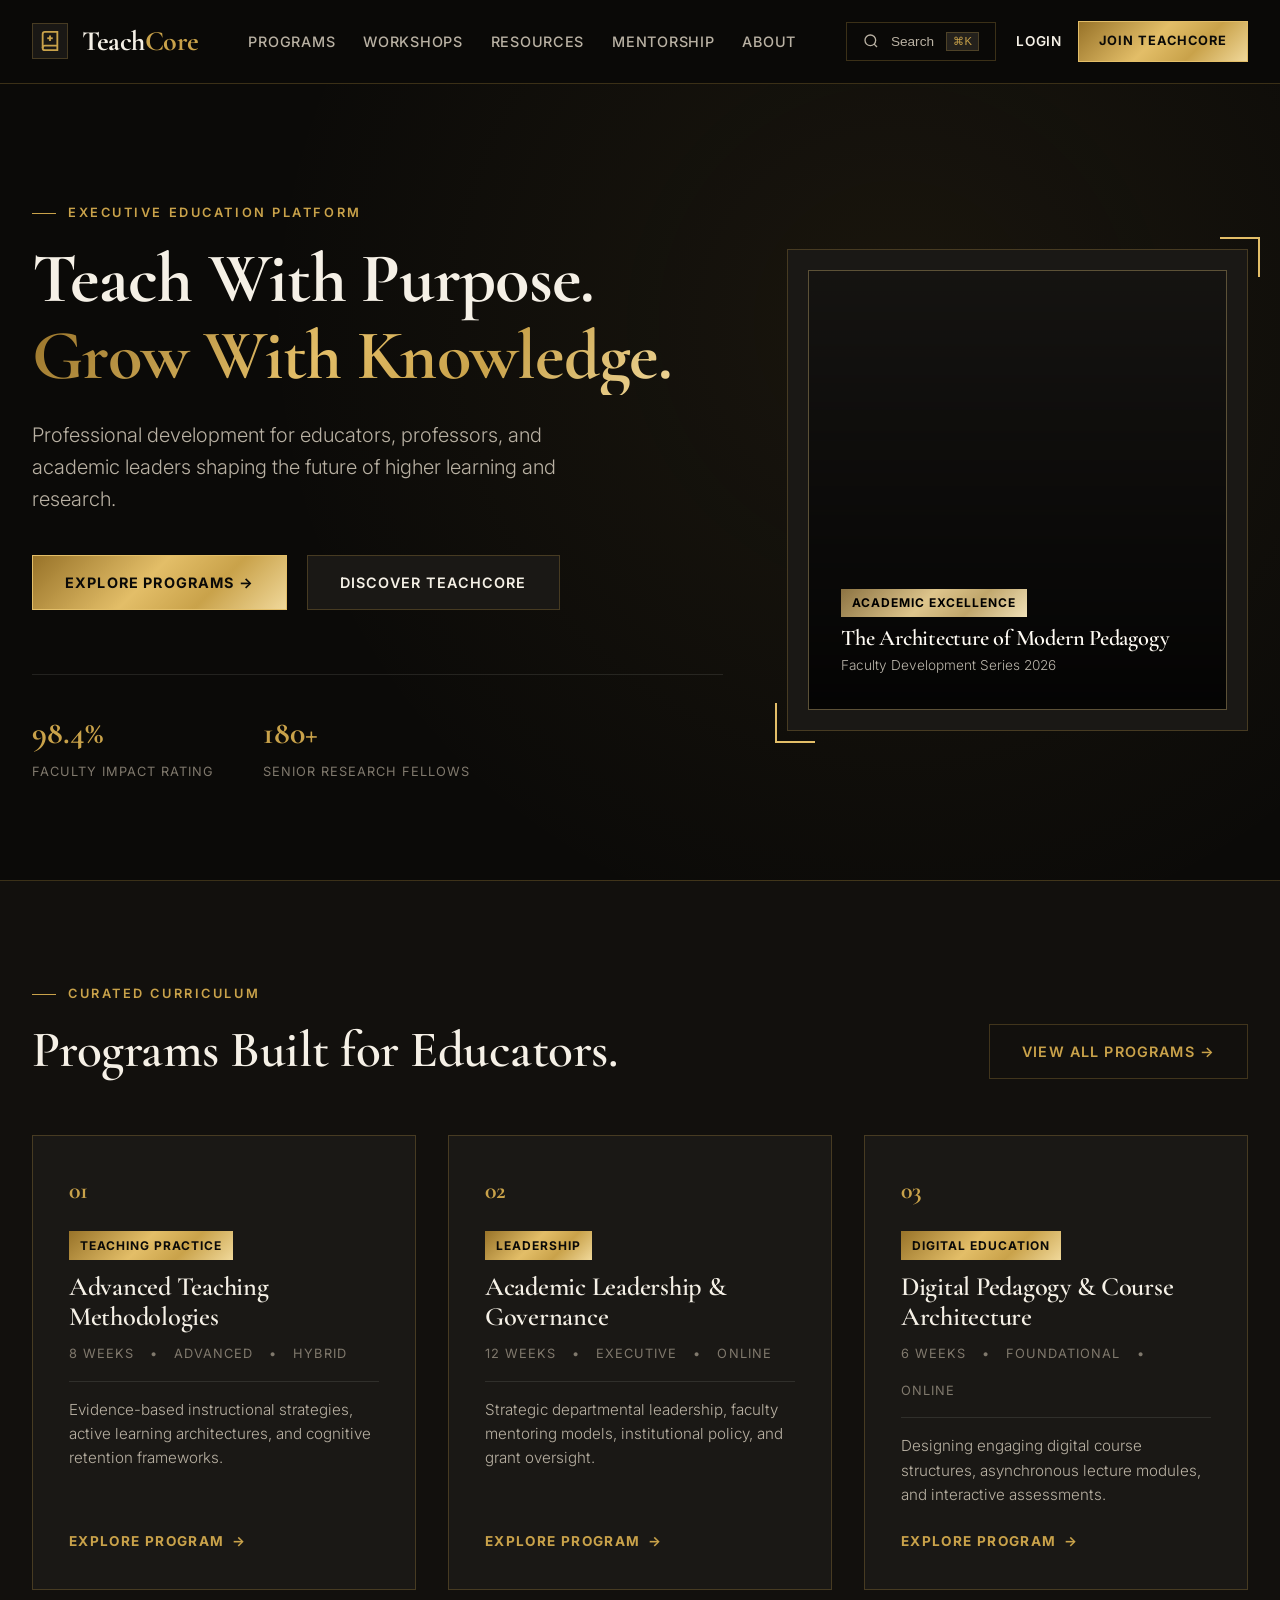
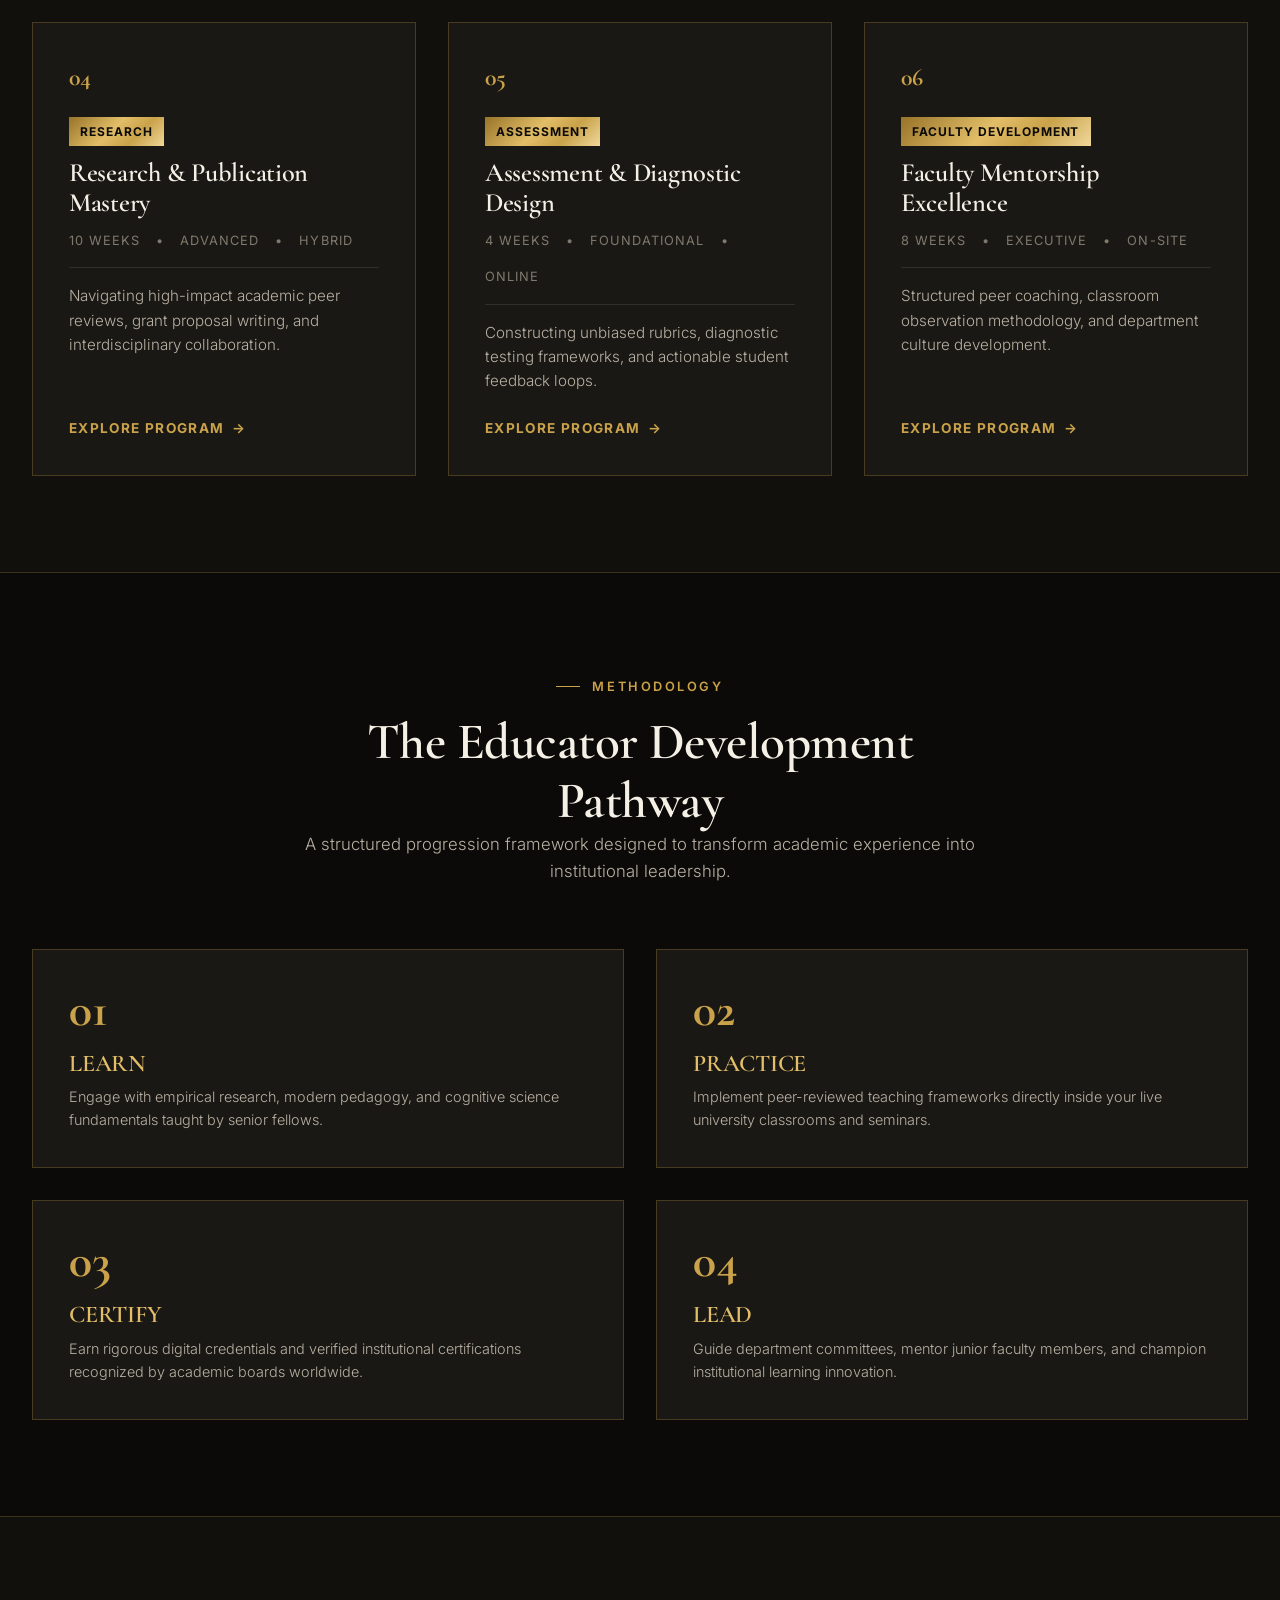
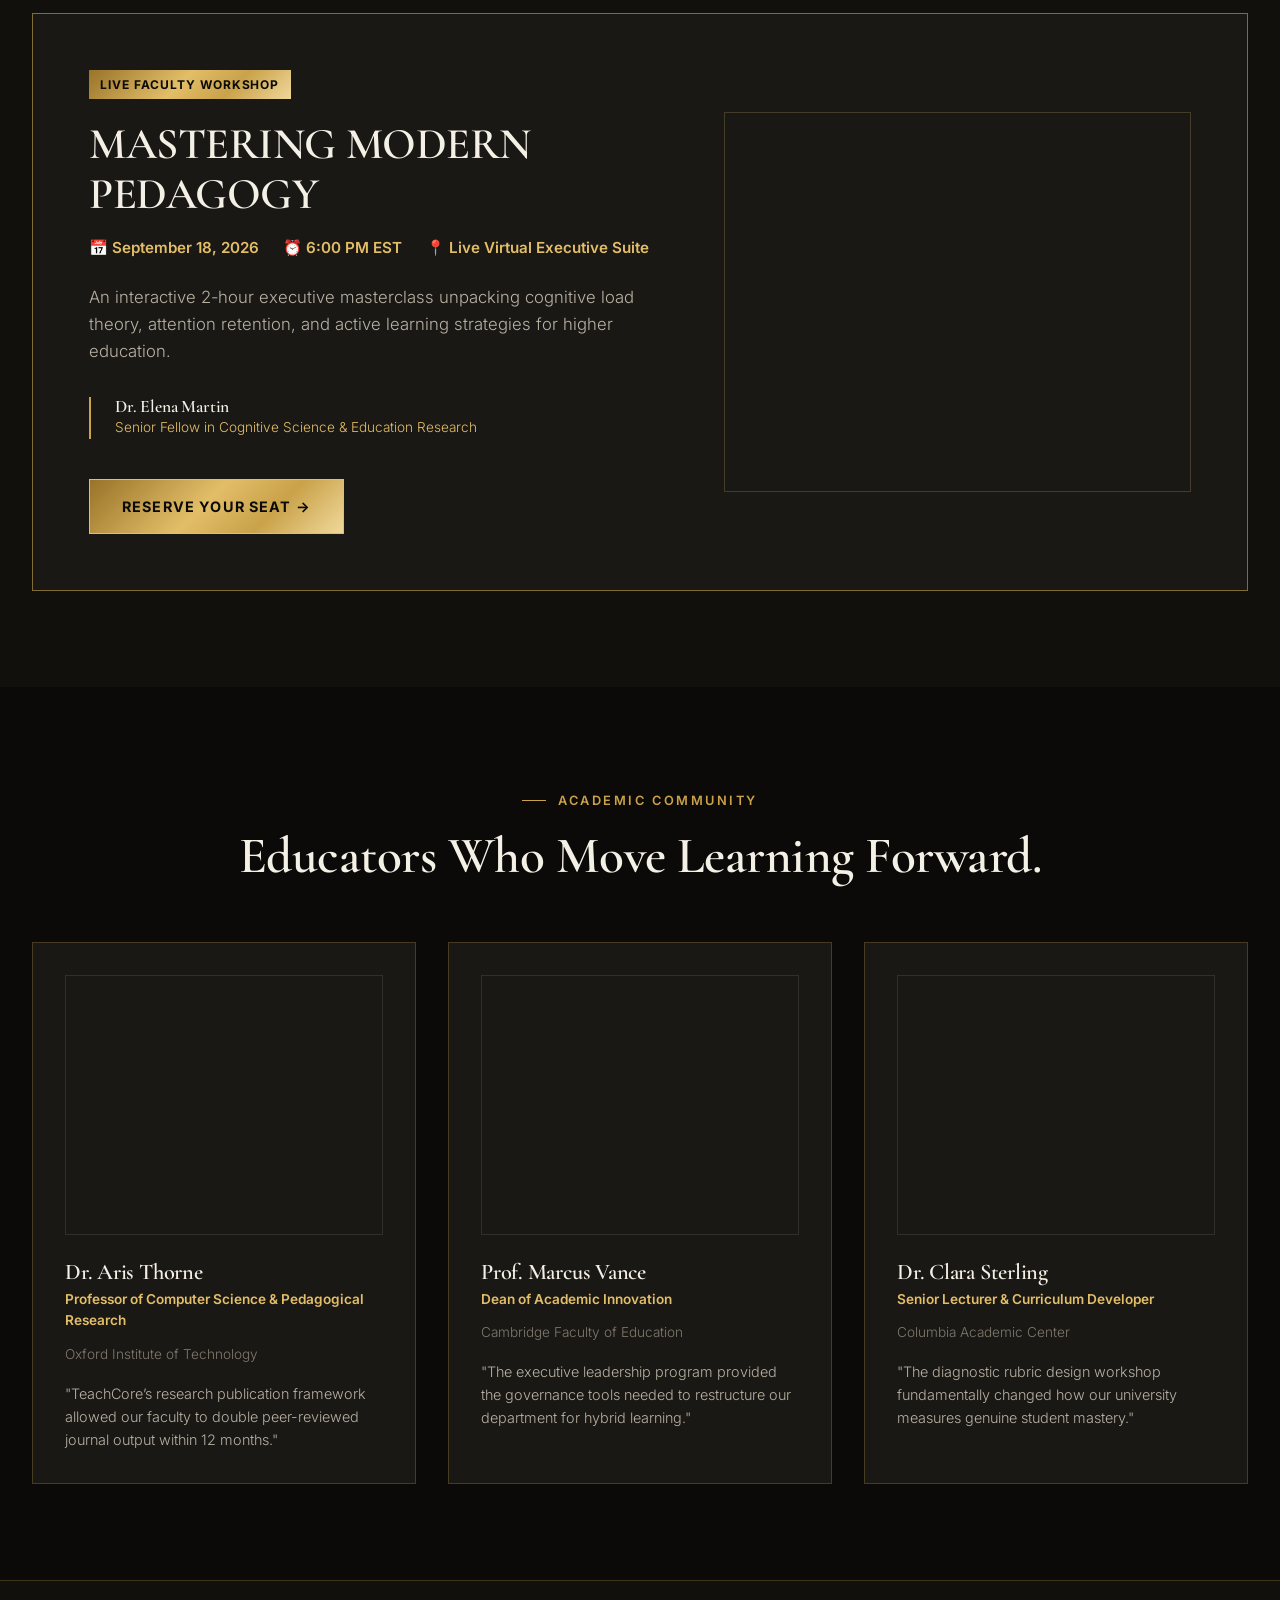
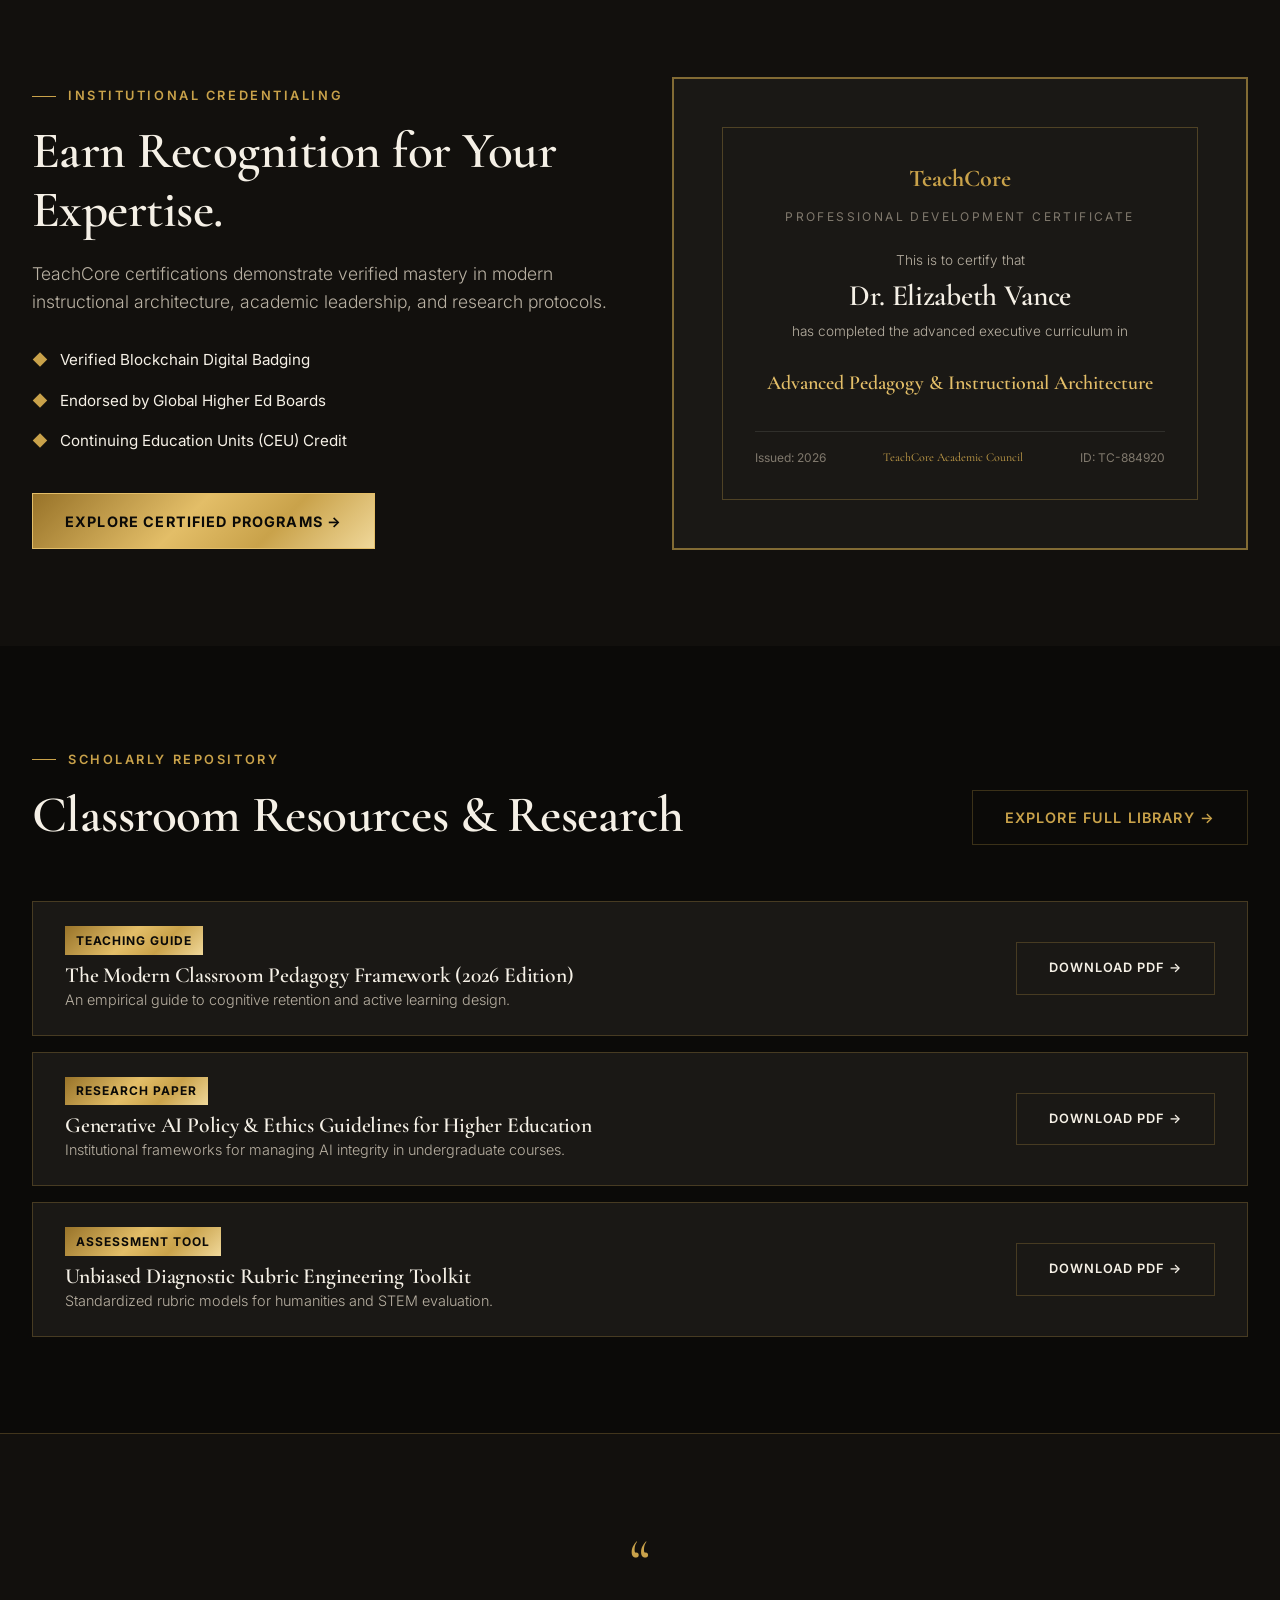
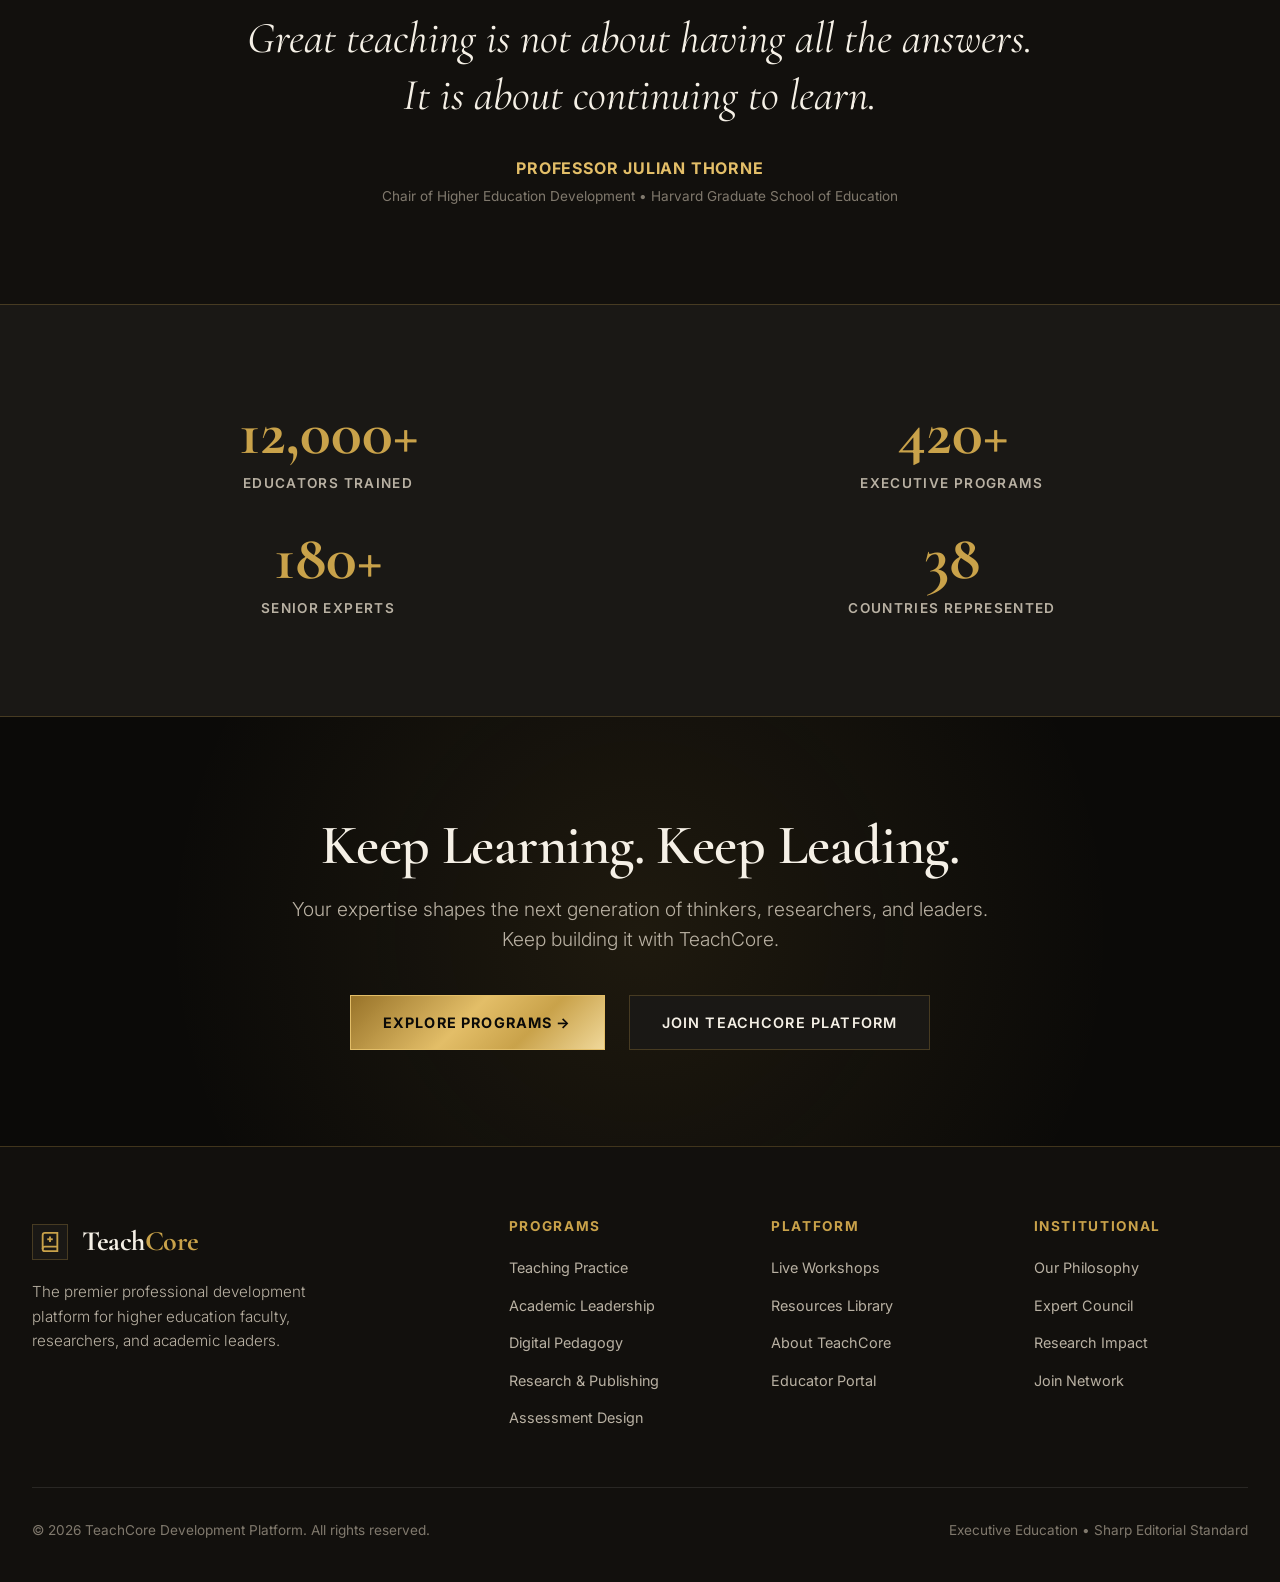
==== index.html @ e2229757 "first commit" ====
<!DOCTYPE html>
<html lang="en">
<head>
  <meta charset="UTF-8">
  <meta name="viewport" content="width=device-width, initial-scale=1.0">
  <title>TeachCore | Executive Professional Development for Educators</title>
  <meta name="description" content="TeachCore is the premier professional development platform for teachers, professors, researchers, and academic leaders shaping the future of higher education.">
  <link rel="stylesheet" href="css/style.css">
  <link rel="stylesheet" href="css/responsive.css">
</head>
<body>

  <!-- SITE HEADER / NAVIGATION -->
  <header class="site-header">
    <div class="container nav-container">
      <a href="index.html" class="brand-logo" aria-label="TeachCore Home">
        <div class="logo-mark">
          <svg viewBox="0 0 24 24"><path d="M4 19.5A2.5 2.5 0 0 1 6.5 17H20"></path><path d="M6.5 2H20v20H6.5A2.5 2.5 0 0 1 4 19.5v-15A2.5 2.5 0 0 1 6.5 2z"></path><path d="M12 6v6"></path><path d="M9 9h6"></path></svg>
        </div>
        <span class="brand-text">Teach<span class="core">Core</span></span>
      </a>

      <nav class="desktop-nav" aria-label="Main Navigation">
        <ul class="nav-menu">
          <li><a href="programs.html" class="nav-link">Programs</a></li>
          <li><a href="workshops.html" class="nav-link">Workshops</a></li>
          <li><a href="resources.html" class="nav-link">Resources</a></li>
          <li><a href="programs.html#mentorship" class="nav-link">Mentorship</a></li>
          <li><a href="about.html" class="nav-link">About</a></li>
        </ul>
      </nav>

      <div class="nav-actions">
        <button class="search-trigger" aria-label="Search site">
          <svg width="16" height="16" viewBox="0 0 24 24" fill="none" stroke="currentColor" stroke-width="2"><circle cx="11" cy="11" r="8"></circle><line x1="21" y1="21" x2="16.65" y2="16.65"></line></svg>
          <span>Search</span>
          <span class="search-shortcut">⌘K</span>
        </button>
        <div class="auth-state-container">
          <a href="login.html" class="nav-auth-link">Login</a>
          <a href="programs.html" class="btn btn-primary" style="padding: 0.55rem 1.25rem; font-size: 0.8rem;">Explore Programs</a>
        </div>
        <button class="hamburger-btn" aria-label="Toggle navigation menu" aria-expanded="false">
          <span class="hamburger-line line-1"></span>
          <span class="hamburger-line line-2"></span>
          <span class="hamburger-line line-3"></span>
        </button>
      </div>
    </div>
  </header>

  <!-- MOBILE NAVIGATION DRAWER -->
  <div class="mobile-nav-overlay" aria-hidden="true">
    <ul class="mobile-nav-links">
      <li><a href="index.html" class="mobile-nav-link">Home</a></li>
      <li><a href="programs.html" class="mobile-nav-link">Programs</a></li>
      <li><a href="workshops.html" class="mobile-nav-link">Workshops & Events</a></li>
      <li><a href="resources.html" class="mobile-nav-link">Resources Library</a></li>
      <li><a href="about.html" class="mobile-nav-link">About TeachCore</a></li>
    </ul>
    <div class="mobile-nav-actions">
      <a href="login.html" class="btn btn-secondary" style="width: 100%;">Educator Login</a>
      <a href="signup.html" class="btn btn-primary" style="width: 100%;">Create Account</a>
    </div>
  </div>

  <main>
    <!-- SECTION 1: CINEMATIC HERO -->
    <section class="hero-section" style="background: radial-gradient(circle at 70% 30%, rgba(201, 162, 74, 0.08) 0%, transparent 60%), var(--bg-black); padding: 7rem 0 6rem 0; border-bottom: 1px solid var(--border-gold); position: relative; overflow: hidden;">
      <div class="container hero-grid" style="display: grid; grid-template-columns: 1.2fr 0.8fr; gap: 4rem; align-items: center;">
        <div>
          <span class="section-tag">Executive Education Platform</span>
          <h1 style="margin-bottom: 1.5rem; line-height: 1.1;">
            Teach With Purpose.<br>
            <span class="text-gold-gradient">Grow With Knowledge.</span>
          </h1>
          <p style="font-size: 1.25rem; max-width: 600px; margin-bottom: 2.5rem; color: var(--text-secondary); font-weight: 300;">
            Professional development for educators, professors, and academic leaders shaping the future of higher learning and research.
          </p>
          <div style="display: flex; gap: 1.25rem; flex-wrap: wrap;">
            <a href="programs.html" class="btn btn-primary">Explore Programs &rarr;</a>
            <a href="about.html" class="btn btn-secondary">Discover TeachCore</a>
          </div>
          
          <div style="margin-top: 4rem; padding-top: 2rem; border-top: 1px solid var(--border-subtle); display: flex; gap: 3rem;">
            <div>
              <span style="display: block; font-family: var(--font-serif); font-size: 2rem; font-weight: 700; color: var(--gold);">98.4%</span>
              <span style="font-size: 0.8rem; color: var(--text-muted); text-transform: uppercase; letter-spacing: 0.08em;">Faculty Impact Rating</span>
            </div>
            <div>
              <span style="display: block; font-family: var(--font-serif); font-size: 2rem; font-weight: 700; color: var(--gold);">180+</span>
              <span style="font-size: 0.8rem; color: var(--text-muted); text-transform: uppercase; letter-spacing: 0.08em;">Senior Research Fellows</span>
            </div>
          </div>
        </div>

        <!-- HERO VISUAL: EDITORIAL ACADEMIC IMAGE WITH GOLD OVERLAY -->
        <div style="position: relative;">
          <div style="border: 1px solid var(--border-gold); padding: 1.25rem; background: var(--bg-graphite); position: relative;">
            <div style="width: 100%; height: 440px; background: url('https://images.unsplash.com/photo-1524178232363-1fb2b075b655?auto=format&fit=crop&w=1000&q=80') center/cover no-repeat; filter: grayscale(40%) contrast(110%); border: 1px solid rgba(201, 162, 74, 0.4); position: relative;">
              <div style="position: absolute; inset: 0; background: linear-gradient(180deg, rgba(11, 10, 8, 0.2) 0%, rgba(11, 10, 8, 0.85) 100%);"></div>
              <div style="position: absolute; bottom: 2rem; left: 2rem; right: 2rem;">
                <span class="badge badge-gold" style="margin-bottom: 0.5rem;">Academic Excellence</span>
                <h4 style="font-size: 1.4rem; color: var(--text-primary); margin-bottom: 0.25rem;">The Architecture of Modern Pedagogy</h4>
                <p style="font-size: 0.85rem; color: var(--text-secondary);">Faculty Development Series 2026</p>
              </div>
            </div>
          </div>
          <!-- Decorative Gold Corner Element -->
          <div style="position: absolute; top: -12px; right: -12px; width: 40px; height: 40px; border-top: 2px solid var(--gold-bright); border-right: 2px solid var(--gold-bright); pointer-events: none;"></div>
          <div style="position: absolute; bottom: -12px; left: -12px; width: 40px; height: 40px; border-bottom: 2px solid var(--gold-bright); border-left: 2px solid var(--gold-bright); pointer-events: none;"></div>
        </div>
      </div>
    </section>

    <!-- SECTION 2: FEATURED PROGRAMS -->
    <section class="section-padding" style="background: var(--bg-black-soft);">
      <div class="container">
        <div style="display: flex; justify-content: space-between; align-items: flex-end; margin-bottom: 3.5rem; flex-wrap: wrap; gap: 1.5rem;">
          <div>
            <span class="section-tag">Curated Curriculum</span>
            <h2>Programs Built for Educators.</h2>
          </div>
          <a href="programs.html" class="btn btn-outline">View All Programs &rarr;</a>
        </div>

        <div class="grid grid-3">
          <!-- Card 1 -->
          <div class="editorial-card">
            <div>
              <div class="card-num">01</div>
              <span class="badge badge-gold" style="margin-bottom: 0.75rem;">Teaching Practice</span>
              <h3 class="card-title">Advanced Teaching Methodologies</h3>
              <div class="card-meta">
                <span>8 Weeks</span> &bull; <span>Advanced</span> &bull; <span>Hybrid</span>
              </div>
              <p class="card-desc">Evidence-based instructional strategies, active learning architectures, and cognitive retention frameworks.</p>
            </div>
            <a href="programs.html" class="card-footer-link">Explore Program <span>&rarr;</span></a>
          </div>

          <!-- Card 2 -->
          <div class="editorial-card">
            <div>
              <div class="card-num">02</div>
              <span class="badge badge-gold" style="margin-bottom: 0.75rem;">Leadership</span>
              <h3 class="card-title">Academic Leadership & Governance</h3>
              <div class="card-meta">
                <span>12 Weeks</span> &bull; <span>Executive</span> &bull; <span>Online</span>
              </div>
              <p class="card-desc">Strategic departmental leadership, faculty mentoring models, institutional policy, and grant oversight.</p>
            </div>
            <a href="programs.html" class="card-footer-link">Explore Program <span>&rarr;</span></a>
          </div>

          <!-- Card 3 -->
          <div class="editorial-card">
            <div>
              <div class="card-num">03</div>
              <span class="badge badge-gold" style="margin-bottom: 0.75rem;">Digital Education</span>
              <h3 class="card-title">Digital Pedagogy & Course Architecture</h3>
              <div class="card-meta">
                <span>6 Weeks</span> &bull; <span>Foundational</span> &bull; <span>Online</span>
              </div>
              <p class="card-desc">Designing engaging digital course structures, asynchronous lecture modules, and interactive assessments.</p>
            </div>
            <a href="programs.html" class="card-footer-link">Explore Program <span>&rarr;</span></a>
          </div>

          <!-- Card 4 -->
          <div class="editorial-card">
            <div>
              <div class="card-num">04</div>
              <span class="badge badge-gold" style="margin-bottom: 0.75rem;">Research</span>
              <h3 class="card-title">Research & Publication Mastery</h3>
              <div class="card-meta">
                <span>10 Weeks</span> &bull; <span>Advanced</span> &bull; <span>Hybrid</span>
              </div>
              <p class="card-desc">Navigating high-impact academic peer reviews, grant proposal writing, and interdisciplinary collaboration.</p>
            </div>
            <a href="programs.html" class="card-footer-link">Explore Program <span>&rarr;</span></a>
          </div>

          <!-- Card 5 -->
          <div class="editorial-card">
            <div>
              <div class="card-num">05</div>
              <span class="badge badge-gold" style="margin-bottom: 0.75rem;">Assessment</span>
              <h3 class="card-title">Assessment & Diagnostic Design</h3>
              <div class="card-meta">
                <span>4 Weeks</span> &bull; <span>Foundational</span> &bull; <span>Online</span>
              </div>
              <p class="card-desc">Constructing unbiased rubrics, diagnostic testing frameworks, and actionable student feedback loops.</p>
            </div>
            <a href="programs.html" class="card-footer-link">Explore Program <span>&rarr;</span></a>
          </div>

          <!-- Card 6 -->
          <div class="editorial-card">
            <div>
              <div class="card-num">06</div>
              <span class="badge badge-gold" style="margin-bottom: 0.75rem;">Faculty Development</span>
              <h3 class="card-title">Faculty Mentorship Excellence</h3>
              <div class="card-meta">
                <span>8 Weeks</span> &bull; <span>Executive</span> &bull; <span>On-Site</span>
              </div>
              <p class="card-desc">Structured peer coaching, classroom observation methodology, and department culture development.</p>
            </div>
            <a href="programs.html" class="card-footer-link">Explore Program <span>&rarr;</span></a>
          </div>
        </div>
      </div>
    </section>

    <!-- SECTION 3: PROFESSIONAL GROWTH TIMELINE -->
    <section class="section-padding" style="background: var(--bg-black); border-top: 1px solid var(--border-gold); border-bottom: 1px solid var(--border-gold);">
      <div class="container">
        <div style="text-align: center; max-width: 700px; margin: 0 auto 4rem auto;">
          <span class="section-tag" style="justify-content: center;">Methodology</span>
          <h2>The Educator Development Pathway</h2>
          <p>A structured progression framework designed to transform academic experience into institutional leadership.</p>
        </div>

        <div class="grid grid-4" style="position: relative;">
          <div class="timeline-step" style="background: var(--bg-graphite); border: 1px solid var(--border-gold); padding: 2.25rem; position: relative;">
            <div style="font-family: var(--font-serif); font-size: 3rem; font-weight: 700; color: var(--gold); line-height: 1; margin-bottom: 1rem;">01</div>
            <h3 style="font-size: 1.5rem; margin-bottom: 0.5rem; color: var(--gold-bright);">LEARN</h3>
            <p style="font-size: 0.9rem; color: var(--text-secondary);">Engage with empirical research, modern pedagogy, and cognitive science fundamentals taught by senior fellows.</p>
          </div>

          <div class="timeline-step" style="background: var(--bg-graphite); border: 1px solid var(--border-gold); padding: 2.25rem; position: relative;">
            <div style="font-family: var(--font-serif); font-size: 3rem; font-weight: 700; color: var(--gold); line-height: 1; margin-bottom: 1rem;">02</div>
            <h3 style="font-size: 1.5rem; margin-bottom: 0.5rem; color: var(--gold-bright);">PRACTICE</h3>
            <p style="font-size: 0.9rem; color: var(--text-secondary);">Implement peer-reviewed teaching frameworks directly inside your live university classrooms and seminars.</p>
          </div>

          <div class="timeline-step" style="background: var(--bg-graphite); border: 1px solid var(--border-gold); padding: 2.25rem; position: relative;">
            <div style="font-family: var(--font-serif); font-size: 3rem; font-weight: 700; color: var(--gold); line-height: 1; margin-bottom: 1rem;">03</div>
            <h3 style="font-size: 1.5rem; margin-bottom: 0.5rem; color: var(--gold-bright);">CERTIFY</h3>
            <p style="font-size: 0.9rem; color: var(--text-secondary);">Earn rigorous digital credentials and verified institutional certifications recognized by academic boards worldwide.</p>
          </div>

          <div class="timeline-step" style="background: var(--bg-graphite); border: 1px solid var(--border-gold); padding: 2.25rem; position: relative;">
            <div style="font-family: var(--font-serif); font-size: 3rem; font-weight: 700; color: var(--gold); line-height: 1; margin-bottom: 1rem;">04</div>
            <h3 style="font-size: 1.5rem; margin-bottom: 0.5rem; color: var(--gold-bright);">LEAD</h3>
            <p style="font-size: 0.9rem; color: var(--text-secondary);">Guide department committees, mentor junior faculty members, and champion institutional learning innovation.</p>
          </div>
        </div>
      </div>
    </section>

    <!-- SECTION 4: FEATURED WORKSHOP -->
    <section class="section-padding" style="background: var(--bg-black-soft);">
      <div class="container">
        <div class="asymmetric-layout" style="display: grid; grid-template-columns: 1.1fr 0.9fr; gap: 4rem; align-items: center; background: var(--bg-graphite); border: 1px solid var(--border-gold-strong); padding: 3.5rem;">
          <div>
            <span class="badge badge-gold" style="margin-bottom: 1.25rem;">Live Faculty Workshop</span>
            <h2 style="font-size: 2.75rem; margin-bottom: 1rem;">MASTERING MODERN PEDAGOGY</h2>
            <div style="display: flex; gap: 1.5rem; color: var(--gold-bright); font-weight: 600; font-size: 0.95rem; margin-bottom: 1.5rem;">
              <span>📅 September 18, 2026</span>
              <span>⏰ 6:00 PM EST</span>
              <span>📍 Live Virtual Executive Suite</span>
            </div>
            <p style="font-size: 1.05rem; margin-bottom: 2rem; color: var(--text-secondary);">
              An interactive 2-hour executive masterclass unpacking cognitive load theory, attention retention, and active learning strategies for higher education.
            </p>
            <div style="padding-left: 1.5rem; border-left: 2px solid var(--gold); margin-bottom: 2.5rem;">
              <h4 style="font-size: 1.1rem; color: var(--text-primary);">Dr. Elena Martin</h4>
              <p style="font-size: 0.85rem; color: var(--gold-bright);">Senior Fellow in Cognitive Science & Education Research</p>
            </div>
            <a href="workshops.html" class="btn btn-primary">Reserve Your Seat &rarr;</a>
          </div>

          <div style="position: relative;">
            <div style="width: 100%; height: 380px; background: url('https://images.unsplash.com/photo-1577896851231-70ef18881754?auto=format&fit=crop&w=800&q=80') center/cover no-repeat; border: 1px solid var(--border-gold); filter: grayscale(30%);"></div>
          </div>
        </div>
      </div>
    </section>

    <!-- SECTION 5: EDUCATOR SPOTLIGHT -->
    <section class="section-padding" style="background: var(--bg-black);">
      <div class="container">
        <div style="margin-bottom: 3.5rem; text-align: center;">
          <span class="section-tag" style="justify-content: center;">Academic Community</span>
          <h2>Educators Who Move Learning Forward.</h2>
        </div>

        <div class="grid grid-3">
          <div style="background: var(--bg-graphite); border: 1px solid var(--border-gold); padding: 2rem; display: flex; flex-direction: column; gap: 1.5rem;">
            <div style="width: 100%; height: 260px; background: url('https://images.unsplash.com/photo-1534528741775-53994a69daeb?auto=format&fit=crop&w=600&q=80') center/cover no-repeat; filter: grayscale(50%); border: 1px solid var(--border-subtle);"></div>
            <div>
              <h3 style="font-size: 1.4rem; color: var(--text-primary); margin-bottom: 0.25rem;">Dr. Aris Thorne</h3>
              <p style="font-size: 0.85rem; color: var(--gold-bright); font-weight: 600; margin-bottom: 0.75rem;">Professor of Computer Science & Pedagogical Research</p>
              <p style="font-size: 0.85rem; color: var(--text-muted); margin-bottom: 1rem;">Oxford Institute of Technology</p>
              <p style="font-size: 0.9rem; color: var(--text-secondary);">"TeachCore’s research publication framework allowed our faculty to double peer-reviewed journal output within 12 months."</p>
            </div>
          </div>

          <div style="background: var(--bg-graphite); border: 1px solid var(--border-gold); padding: 2rem; display: flex; flex-direction: column; gap: 1.5rem;">
            <div style="width: 100%; height: 260px; background: url('https://images.unsplash.com/photo-1507003211169-0a1dd7228f2d?auto=format&fit=crop&w=600&q=80') center/cover no-repeat; filter: grayscale(50%); border: 1px solid var(--border-subtle);"></div>
            <div>
              <h3 style="font-size: 1.4rem; color: var(--text-primary); margin-bottom: 0.25rem;">Prof. Marcus Vance</h3>
              <p style="font-size: 0.85rem; color: var(--gold-bright); font-weight: 600; margin-bottom: 0.75rem;">Dean of Academic Innovation</p>
              <p style="font-size: 0.85rem; color: var(--text-muted); margin-bottom: 1rem;">Cambridge Faculty of Education</p>
              <p style="font-size: 0.9rem; color: var(--text-secondary);">"The executive leadership program provided the governance tools needed to restructure our department for hybrid learning."</p>
            </div>
          </div>

          <div style="background: var(--bg-graphite); border: 1px solid var(--border-gold); padding: 2rem; display: flex; flex-direction: column; gap: 1.5rem;">
            <div style="width: 100%; height: 260px; background: url('https://images.unsplash.com/photo-1573496359142-b8d87734a5a2?auto=format&fit=crop&w=600&q=80') center/cover no-repeat; filter: grayscale(50%); border: 1px solid var(--border-subtle);"></div>
            <div>
              <h3 style="font-size: 1.4rem; color: var(--text-primary); margin-bottom: 0.25rem;">Dr. Clara Sterling</h3>
              <p style="font-size: 0.85rem; color: var(--gold-bright); font-weight: 600; margin-bottom: 0.75rem;">Senior Lecturer & Curriculum Developer</p>
              <p style="font-size: 0.85rem; color: var(--text-muted); margin-bottom: 1rem;">Columbia Academic Center</p>
              <p style="font-size: 0.9rem; color: var(--text-secondary);">"The diagnostic rubric design workshop fundamentally changed how our university measures genuine student mastery."</p>
            </div>
          </div>
        </div>
      </div>
    </section>

    <!-- SECTION 6: CERTIFICATION SECTION PREVIEW -->
    <section class="section-padding" style="background: var(--bg-black-soft); border-top: 1px solid var(--border-gold);">
      <div class="container grid grid-2" style="align-items: center; gap: 4rem;">
        <div>
          <span class="section-tag">Institutional Credentialing</span>
          <h2 style="margin-bottom: 1.25rem;">Earn Recognition for Your Expertise.</h2>
          <p style="font-size: 1.1rem; margin-bottom: 2rem;">
            TeachCore certifications demonstrate verified mastery in modern instructional architecture, academic leadership, and research protocols.
          </p>
          <ul style="list-style: none; display: flex; flex-direction: column; gap: 1rem; margin-bottom: 2.5rem;">
            <li style="display: flex; align-items: center; gap: 0.75rem; font-size: 0.95rem;">
              <span style="color: var(--gold);">&#9670;</span> Verified Blockchain Digital Badging
            </li>
            <li style="display: flex; align-items: center; gap: 0.75rem; font-size: 0.95rem;">
              <span style="color: var(--gold);">&#9670;</span> Endorsed by Global Higher Ed Boards
            </li>
            <li style="display: flex; align-items: center; gap: 0.75rem; font-size: 0.95rem;">
              <span style="color: var(--gold);">&#9670;</span> Continuing Education Units (CEU) Credit
            </li>
          </ul>
          <a href="programs.html" class="btn btn-primary">Explore Certified Programs &rarr;</a>
        </div>

        <!-- CERTIFICATE PREVIEW CARD -->
        <div class="cert-preview-card" style="background: var(--bg-graphite); border: 2px solid var(--border-gold-strong); padding: 3rem; position: relative; text-align: center;">
          <div style="border: 1px solid rgba(201, 162, 74, 0.3); padding: 2rem;">
            <div style="font-family: var(--font-serif); font-size: 1.5rem; font-weight: 700; color: var(--gold); margin-bottom: 0.5rem;">TeachCore</div>
            <div style="font-size: 0.75rem; letter-spacing: 0.2em; text-transform: uppercase; color: var(--text-muted); margin-bottom: 1.5rem;">Professional Development Certificate</div>
            <p style="font-size: 0.85rem; color: var(--text-secondary); margin-bottom: 0.5rem;">This is to certify that</p>
            <h3 style="font-size: 1.85rem; color: var(--text-primary); margin-bottom: 0.5rem;">Dr. Elizabeth Vance</h3>
            <p style="font-size: 0.85rem; color: var(--text-secondary); margin-bottom: 1.5rem;">has completed the advanced executive curriculum in</p>
            <div style="font-family: var(--font-serif); font-size: 1.25rem; font-weight: 600; color: var(--gold-bright); margin-bottom: 2rem;">Advanced Pedagogy & Instructional Architecture</div>
            <div style="display: flex; justify-content: space-between; align-items: flex-end; font-size: 0.75rem; color: var(--text-muted); border-top: 1px solid var(--border-subtle); padding-top: 1rem;">
              <span>Issued: 2026</span>
              <span style="font-family: var(--font-serif); color: var(--gold);">TeachCore Academic Council</span>
              <span>ID: TC-884920</span>
            </div>
          </div>
        </div>
      </div>
    </section>

    <!-- SECTION 7: RESOURCES PREVIEW -->
    <section class="section-padding" style="background: var(--bg-black);">
      <div class="container">
        <div style="display: flex; justify-content: space-between; align-items: flex-end; margin-bottom: 3.5rem; flex-wrap: wrap; gap: 1.5rem;">
          <div>
            <span class="section-tag">Scholarly Repository</span>
            <h2>Classroom Resources & Research</h2>
          </div>
          <a href="resources.html" class="btn btn-outline">Explore Full Library &rarr;</a>
        </div>

        <div style="display: flex; flex-direction: column; gap: 1rem;">
          <div style="background: var(--bg-graphite); border: 1px solid var(--border-gold); padding: 1.5rem 2rem; display: flex; justify-content: space-between; align-items: center; flex-wrap: wrap; gap: 1rem;">
            <div>
              <span class="badge badge-gold" style="margin-bottom: 0.5rem;">Teaching Guide</span>
              <h4 style="font-size: 1.35rem; color: var(--text-primary);">The Modern Classroom Pedagogy Framework (2026 Edition)</h4>
              <p style="font-size: 0.9rem; color: var(--text-secondary);">An empirical guide to cognitive retention and active learning design.</p>
            </div>
            <a href="resources.html" class="btn btn-secondary" style="font-size: 0.8rem;">Download PDF &rarr;</a>
          </div>

          <div style="background: var(--bg-graphite); border: 1px solid var(--border-gold); padding: 1.5rem 2rem; display: flex; justify-content: space-between; align-items: center; flex-wrap: wrap; gap: 1rem;">
            <div>
              <span class="badge badge-gold" style="margin-bottom: 0.5rem;">Research Paper</span>
              <h4 style="font-size: 1.35rem; color: var(--text-primary);">Generative AI Policy & Ethics Guidelines for Higher Education</h4>
              <p style="font-size: 0.9rem; color: var(--text-secondary);">Institutional frameworks for managing AI integrity in undergraduate courses.</p>
            </div>
            <a href="resources.html" class="btn btn-secondary" style="font-size: 0.8rem;">Download PDF &rarr;</a>
          </div>

          <div style="background: var(--bg-graphite); border: 1px solid var(--border-gold); padding: 1.5rem 2rem; display: flex; justify-content: space-between; align-items: center; flex-wrap: wrap; gap: 1rem;">
            <div>
              <span class="badge badge-gold" style="margin-bottom: 0.5rem;">Assessment Tool</span>
              <h4 style="font-size: 1.35rem; color: var(--text-primary);">Unbiased Diagnostic Rubric Engineering Toolkit</h4>
              <p style="font-size: 0.9rem; color: var(--text-secondary);">Standardized rubric models for humanities and STEM evaluation.</p>
            </div>
            <a href="resources.html" class="btn btn-secondary" style="font-size: 0.8rem;">Download PDF &rarr;</a>
          </div>
        </div>
      </div>
    </section>

    <!-- SECTION 8: LARGE EDITORIAL TESTIMONIAL -->
    <section class="section-padding" style="background: var(--bg-black-soft); border-top: 1px solid var(--border-gold); text-align: center;">
      <div class="container" style="max-width: 960px;">
        <span style="font-family: var(--font-serif); font-size: 4rem; color: var(--gold); line-height: 1; display: block; margin-bottom: 1rem;">“</span>
        <blockquote style="font-family: var(--font-serif); font-size: clamp(1.8rem, 3.5vw, 2.75rem); font-style: italic; color: var(--text-primary); line-height: 1.3; margin-bottom: 2rem;">
          Great teaching is not about having all the answers.<br>
          It is about continuing to learn.
        </blockquote>
        <div style="font-family: var(--font-sans); font-size: 1rem; font-weight: 700; color: var(--gold-bright); letter-spacing: 0.05em; text-transform: uppercase;">
          Professor Julian Thorne
        </div>
        <div style="font-size: 0.85rem; color: var(--text-muted); margin-top: 0.25rem;">
          Chair of Higher Education Development &bull; Harvard Graduate School of Education
        </div>
      </div>
    </section>

    <!-- SECTION 9: CREDIBILITY STATISTICS -->
    <section class="section-padding" style="background: var(--bg-graphite); border-top: 1px solid var(--border-gold); border-bottom: 1px solid var(--border-gold);">
      <div class="container">
        <div class="grid grid-4" style="text-align: center;">
          <div>
            <div class="stat-number" style="font-family: var(--font-serif); font-size: 4rem; font-weight: 700; color: var(--gold); line-height: 1; margin-bottom: 0.5rem;">12,000+</div>
            <div style="font-size: 0.85rem; font-weight: 600; text-transform: uppercase; letter-spacing: 0.1em; color: var(--text-secondary);">Educators Trained</div>
          </div>
          <div>
            <div class="stat-number" style="font-family: var(--font-serif); font-size: 4rem; font-weight: 700; color: var(--gold); line-height: 1; margin-bottom: 0.5rem;">420+</div>
            <div style="font-size: 0.85rem; font-weight: 600; text-transform: uppercase; letter-spacing: 0.1em; color: var(--text-secondary);">Executive Programs</div>
          </div>
          <div>
            <div class="stat-number" style="font-family: var(--font-serif); font-size: 4rem; font-weight: 700; color: var(--gold); line-height: 1; margin-bottom: 0.5rem;">180+</div>
            <div style="font-size: 0.85rem; font-weight: 600; text-transform: uppercase; letter-spacing: 0.1em; color: var(--text-secondary);">Senior Experts</div>
          </div>
          <div>
            <div class="stat-number" style="font-family: var(--font-serif); font-size: 4rem; font-weight: 700; color: var(--gold); line-height: 1; margin-bottom: 0.5rem;">38</div>
            <div style="font-size: 0.85rem; font-weight: 600; text-transform: uppercase; letter-spacing: 0.1em; color: var(--text-secondary);">Countries Represented</div>
          </div>
        </div>
      </div>
    </section>

    <!-- SECTION 10: FINAL CINEMATIC CTA -->
    <section class="section-padding" style="background: radial-gradient(circle at 50% 50%, rgba(201, 162, 74, 0.1) 0%, transparent 70%), var(--bg-black); text-align: center;">
      <div class="container" style="max-width: 800px;">
        <h2 style="font-size: 3.5rem; margin-bottom: 1rem;">Keep Learning. Keep Leading.</h2>
        <p style="font-size: 1.2rem; margin-bottom: 2.5rem; color: var(--text-secondary);">
          Your expertise shapes the next generation of thinkers, researchers, and leaders. Keep building it with TeachCore.
        </p>
        <div style="display: flex; gap: 1.5rem; justify-content: center; flex-wrap: wrap;">
          <a href="programs.html" class="btn btn-primary">Explore Programs &rarr;</a>
          <a href="signup.html" class="btn btn-secondary">Join TeachCore Platform</a>
        </div>
      </div>
    </section>
  </main>

  <!-- FOOTER -->
  <footer class="site-footer">
    <div class="container">
      <div class="footer-top">
        <div class="footer-brand">
          <a href="index.html" class="brand-logo">
            <div class="logo-mark">
              <svg viewBox="0 0 24 24"><path d="M4 19.5A2.5 2.5 0 0 1 6.5 17H20"></path><path d="M6.5 2H20v20H6.5A2.5 2.5 0 0 1 4 19.5v-15A2.5 2.5 0 0 1 6.5 2z"></path><path d="M12 6v6"></path><path d="M9 9h6"></path></svg>
            </div>
            <span class="brand-text">Teach<span class="core">Core</span></span>
          </a>
          <p>The premier professional development platform for higher education faculty, researchers, and academic leaders.</p>
        </div>

        <div>
          <h4 class="footer-heading">Programs</h4>
          <ul class="footer-links">
            <li><a href="programs.html">Teaching Practice</a></li>
            <li><a href="programs.html">Academic Leadership</a></li>
            <li><a href="programs.html">Digital Pedagogy</a></li>
            <li><a href="programs.html">Research & Publishing</a></li>
            <li><a href="programs.html">Assessment Design</a></li>
          </ul>
        </div>

        <div>
          <h4 class="footer-heading">Platform</h4>
          <ul class="footer-links">
            <li><a href="workshops.html">Live Workshops</a></li>
            <li><a href="resources.html">Resources Library</a></li>
            <li><a href="about.html">About TeachCore</a></li>
            <li><a href="login.html">Educator Portal</a></li>
          </ul>
        </div>

        <div>
          <h4 class="footer-heading">Institutional</h4>
          <ul class="footer-links">
            <li><a href="about.html">Our Philosophy</a></li>
            <li><a href="about.html">Expert Council</a></li>
            <li><a href="about.html">Research Impact</a></li>
            <li><a href="signup.html">Join Network</a></li>
          </ul>
        </div>
      </div>

      <div class="footer-bottom">
        <span>&copy; 2026 TeachCore Development Platform. All rights reserved.</span>
        <span>Executive Education &bull; Sharp Editorial Standard</span>
      </div>
    </div>
  </footer>

  <script src="js/navigation.js"></script>
  <script src="js/auth.js"></script>
  <script src="js/main.js"></script>
</body>
</html>
---- css/style.css ----
/* ==========================================================================
   TEACHCORE - PREMIUM EDUCATOR DEVELOPMENT PLATFORM
   Core Design System & Stylesheet
   Style: Dark Executive Academic / Editorial / Sharp 0px Corners / Metallic Gold
   ========================================================================== */

@import url('https://fonts.googleapis.com/css2?family=Cormorant+Garamond:ital,wght@0,400;0,500;0,600;0,700;1,400;1,600&family=Inter:wght@300;400;500;600;700&display=swap');

:root {
  /* Color Palette - Executive Dark & Champagne Gold */
  --bg-black: #0B0A08;
  --bg-black-soft: #12100D;
  --bg-graphite: #1A1815;
  --bg-graphite-light: #24211C;
  --bg-graphite-hover: #2D2923;

  /* Metallic Gold Palette */
  --gold: #C9A24A;
  --gold-bright: #E3BE68;
  --gold-dark: #987329;
  --champagne: #F0D89A;
  --gold-metallic: linear-gradient(135deg, #987329 0%, #E3BE68 45%, #C9A24A 70%, #F0D89A 100%);
  --gold-metallic-subtle: linear-gradient(135deg, rgba(152, 115, 41, 0.15) 0%, rgba(227, 190, 104, 0.15) 50%, rgba(201, 162, 74, 0.15) 100%);

  /* Typography Colors */
  --text-primary: #F5F0E6;
  --text-secondary: #B9B1A3;
  --text-muted: #80796D;

  /* Borders & Dividers */
  --border-gold: rgba(201, 162, 74, 0.25);
  --border-gold-strong: rgba(201, 162, 74, 0.6);
  --border-subtle: rgba(245, 240, 230, 0.1);

  /* Fonts */
  --font-serif: 'Cormorant Garamond', Georgia, 'Times New Roman', serif;
  --font-sans: 'Inter', -apple-system, BlinkMacSystemFont, 'Segoe UI', Roboto, sans-serif;

  /* Spacing System */
  --space-xs: 0.5rem;
  --space-sm: 1rem;
  --space-md: 1.5rem;
  --space-lg: 2.5rem;
  --space-xl: 4rem;
  --space-xxl: 6rem;

  /* Layout */
  --container-max: 1320px;
  --header-height: 84px;

  /* Transitions */
  --transition-fast: 0.2s cubic-bezier(0.16, 1, 0.3, 1);
  --transition-normal: 0.35s cubic-bezier(0.16, 1, 0.3, 1);
  --transition-slow: 0.6s cubic-bezier(0.16, 1, 0.3, 1);
}

/* ==========================================================================
   GLOBAL RESET & STRICT SHARP EDGE ENFORCEMENT
   ========================================================================== */

*,
*::before,
*::after {
  box-sizing: border-box;
  margin: 0;
  padding: 0;
  border-radius: 0 !important;
  /* STRICT CORNER RULE: ZERO ROUNDED CORNERS EVERYWHERE */
}

html {
  font-size: 16px;
  scroll-behavior: smooth;
  background-color: var(--bg-black);
  color: var(--text-primary);
  font-family: var(--font-sans);
  -webkit-font-smoothing: antialiased;
  -moz-osx-font-smoothing: grayscale;
}

body {
  min-height: 100vh;
  display: flex;
  flex-direction: column;
  background-color: var(--bg-black);
  line-height: 1.6;
  overflow-x: hidden;
}

/* Selection & Scrollbar */
::selection {
  background: var(--gold);
  color: var(--bg-black);
}

::-webkit-scrollbar {
  width: 8px;
}

::-webkit-scrollbar-track {
  background: var(--bg-black);
}

::-webkit-scrollbar-thumb {
  background: var(--bg-graphite-light);
  border: 1px solid var(--border-gold);
}

::-webkit-scrollbar-thumb:hover {
  background: var(--gold-dark);
}

/* ==========================================================================
   TYPOGRAPHY
   ========================================================================== */

h1,
h2,
h3,
h4,
h5,
h6 {
  font-family: var(--font-serif);
  font-weight: 600;
  color: var(--text-primary);
  line-height: 1.15;
  letter-spacing: -0.01em;
}

h1 {
  font-size: clamp(2.75rem, 5.5vw, 4.5rem);
  font-weight: 700;
}

h2 {
  font-size: clamp(2.2rem, 4vw, 3.25rem);
}

h3 {
  font-size: clamp(1.5rem, 2.5vw, 2.1rem);
}

h4 {
  font-size: 1.35rem;
}

p {
  color: var(--text-secondary);
  font-size: 1.05rem;
  font-weight: 300;
}

a {
  color: inherit;
  text-decoration: none;
  transition: color var(--transition-fast);
}

.text-gold {
  color: var(--gold);
}

.text-gold-gradient {
  background: var(--gold-metallic);
  -webkit-background-clip: text;
  background-clip: text;
  -webkit-text-fill-color: transparent;
  display: inline-block;
}

.section-tag {
  display: inline-flex;
  align-items: center;
  gap: 0.75rem;
  font-family: var(--font-sans);
  font-size: 0.8rem;
  font-weight: 600;
  letter-spacing: 0.2em;
  text-transform: uppercase;
  color: var(--gold);
  margin-bottom: 1rem;
}

.section-tag::before {
  content: '';
  display: inline-block;
  width: 24px;
  height: 1px;
  background: var(--gold);
}

/* ==========================================================================
   LAYOUT CONTAINERS & UTILITIES
   ========================================================================== */

.container {
  width: 100%;
  max-width: var(--container-max);
  margin: 0 auto;
  padding: 0 2rem;
}

.section-padding {
  padding: var(--space-xxl) 0;
}

.section-divider {
  width: 100%;
  height: 1px;
  background: linear-gradient(90deg, transparent 0%, var(--border-gold) 50%, transparent 100%);
  margin: 0;
}

.grid {
  display: grid;
  gap: 2rem;
}

.grid-2 {
  grid-template-columns: repeat(2, 1fr);
}

.grid-3 {
  grid-template-columns: repeat(3, 1fr);
}

.grid-4 {
  grid-template-columns: repeat(4, 1fr);
}

/* ==========================================================================
   BUTTONS & INPUTS (STRICT SHARP EDGES)
   ========================================================================== */

.btn {
  display: inline-flex;
  align-items: center;
  justify-content: center;
  gap: 0.75rem;
  padding: 0.95rem 2rem;
  font-family: var(--font-sans);
  font-size: 0.9rem;
  font-weight: 600;
  letter-spacing: 0.08em;
  text-transform: uppercase;
  cursor: pointer;
  border: 1px solid transparent;
  transition: all var(--transition-normal);
  background: transparent;
  position: relative;
  overflow: hidden;
}

.btn-primary {
  background: var(--gold-metallic);
  color: var(--bg-black);
  border-color: var(--gold-bright);
  font-weight: 700;
}

.btn-primary:hover {
  background: linear-gradient(135deg, #E3BE68 0%, #F0D89A 50%, #C9A24A 100%);
  box-shadow: 0 0 25px rgba(201, 162, 74, 0.3);
  transform: translateY(-2px);
}

.btn-secondary {
  background: var(--bg-graphite);
  color: var(--text-primary);
  border: 1px solid var(--border-gold);
}

.btn-secondary:hover {
  border-color: var(--gold);
  background: var(--bg-graphite-light);
  color: var(--gold-bright);
  transform: translateY(-2px);
}

.btn-outline {
  background: transparent;
  color: var(--gold);
  border: 1px solid var(--border-gold);
}

.btn-outline:hover {
  background: rgba(201, 162, 74, 0.1);
  border-color: var(--gold-bright);
  color: var(--gold-bright);
}

.btn-icon {
  width: 44px;
  height: 44px;
  padding: 0;
  display: flex;
  align-items: center;
  justify-content: center;
}

/* Forms & Inputs */
.form-group {
  display: flex;
  flex-direction: column;
  gap: 0.5rem;
  margin-bottom: 1.5rem;
}

.form-label {
  font-size: 0.85rem;
  font-weight: 600;
  text-transform: uppercase;
  letter-spacing: 0.08em;
  color: var(--text-secondary);
}

.form-control {
  width: 100%;
  padding: 0.9rem 1.25rem;
  background: var(--bg-black-soft);
  border: 1px solid var(--border-gold);
  color: var(--text-primary);
  font-family: var(--font-sans);
  font-size: 0.95rem;
  transition: border-color var(--transition-fast), background var(--transition-fast);
}

.form-control:focus {
  outline: none;
  border-color: var(--gold-bright);
  background: var(--bg-graphite);
  box-shadow: 0 0 10px rgba(201, 162, 74, 0.15);
}

.form-control::placeholder {
  color: var(--text-muted);
}

select.form-control {
  appearance: none;
  background-image: url("data:image/svg+xml,%3Csvg xmlns='http://www.w3.org/2000/svg' width='16' height='16' viewBox='0 0 24 24' fill='none' stroke='%3CC9A24A' stroke-width='2' stroke-linecap='square'%3E%3Cpolyline points='6 9 12 15 18 9'%3E%3C/polyline%3E%3C/svg%3E");
  background-repeat: no-repeat;
  background-position: right 1rem center;
  padding-right: 2.5rem;
}

/* ==========================================================================
   NAVIGATION & HEADER
   ========================================================================== */

.site-header {
  position: sticky;
  top: 0;
  z-index: 1000;
  background: rgba(11, 10, 8, 0.92);
  backdrop-filter: blur(12px);
  -webkit-backdrop-filter: blur(12px);
  border-bottom: 1px solid var(--border-gold);
  height: var(--header-height);
  display: flex;
  align-items: center;
  transition: background var(--transition-normal);
}

.nav-container {
  display: flex;
  align-items: center;
  justify-content: space-between;
  width: 100%;
}

/* Brand Logo */
.brand-logo {
  display: flex;
  align-items: center;
  gap: 0.85rem;
  font-family: var(--font-serif);
  font-size: 1.75rem;
  font-weight: 700;
  letter-spacing: -0.02em;
  color: var(--text-primary);
}

.logo-mark {
  width: 36px;
  height: 36px;
  display: flex;
  align-items: center;
  justify-content: center;
  background: var(--bg-graphite);
  border: 1px solid var(--border-gold);
  position: relative;
}

.logo-mark svg {
  width: 22px;
  height: 22px;
  fill: none;
  stroke: var(--gold);
  stroke-width: 2;
}

.brand-text .core {
  color: var(--gold);
}

/* Nav Menu */
.nav-menu {
  display: flex;
  align-items: center;
  gap: 2.5rem;
  list-style: none;
}

.nav-link {
  font-family: var(--font-sans);
  font-size: 0.9rem;
  font-weight: 500;
  letter-spacing: 0.05em;
  color: var(--text-secondary);
  padding: 0.5rem 0;
  position: relative;
  text-transform: uppercase;
}

.nav-link::after {
  content: '';
  position: absolute;
  bottom: 0;
  left: 0;
  width: 100%;
  height: 2px;
  background: var(--gold-metallic);
  transform: scaleX(0);
  transform-origin: right;
  transition: transform var(--transition-normal);
}

.nav-link:hover,
.nav-link.active {
  color: var(--text-primary);
}

.nav-link:hover::after,
.nav-link.active::after {
  transform: scaleX(1);
  transform-origin: left;
}

/* Nav Actions */
.nav-actions {
  display: flex;
  align-items: center;
  gap: 1.25rem;
}

.search-trigger {
  background: transparent;
  border: 1px solid var(--border-gold);
  color: var(--text-secondary);
  padding: 0.55rem 1rem;
  display: flex;
  align-items: center;
  gap: 0.75rem;
  font-size: 0.85rem;
  cursor: pointer;
  transition: all var(--transition-fast);
}

.search-trigger:hover {
  border-color: var(--gold);
  color: var(--gold-bright);
  background: var(--bg-graphite);
}

.search-shortcut {
  font-size: 0.7rem;
  background: var(--bg-graphite-light);
  border: 1px solid var(--border-gold);
  padding: 0.15rem 0.4rem;
  color: var(--gold);
}

.nav-auth-link {
  font-size: 0.85rem;
  font-weight: 600;
  text-transform: uppercase;
  letter-spacing: 0.05em;
  color: var(--text-primary);
}

.nav-auth-link:hover {
  color: var(--gold);
}

.user-badge {
  display: inline-flex;
  align-items: center;
  gap: 0.5rem;
  padding: 0.4rem 0.8rem;
  background: var(--bg-graphite);
  border: 1px solid var(--border-gold);
  font-size: 0.85rem;
  color: var(--gold-bright);
}

/* Mobile Hamburger Button */
.hamburger-btn {
  display: none;
  background: transparent;
  border: 1px solid var(--border-gold);
  color: var(--text-primary);
  width: 44px;
  height: 44px;
  flex-direction: column;
  align-items: center;
  justify-content: center;
  gap: 6px;
  cursor: pointer;
  padding: 0;
  z-index: 1002;
}

.hamburger-line {
  width: 22px;
  height: 2px;
  background-color: var(--gold);
  transition: all var(--transition-normal);
}

.hamburger-btn.is-active .line-1 {
  transform: translateY(8px) rotate(45deg);
}

.hamburger-btn.is-active .line-2 {
  opacity: 0;
}

.hamburger-btn.is-active .line-3 {
  transform: translateY(-8px) rotate(-45deg);
}

/* Mobile Nav Drawer */
.mobile-nav-overlay {
  position: fixed;
  top: 0;
  left: 0;
  width: 100vw;
  height: 100vh;
  background: rgba(11, 10, 8, 0.95);
  backdrop-filter: blur(15px);
  z-index: 1001;
  display: flex;
  flex-direction: column;
  justify-content: center;
  padding: 3rem 2rem;
  opacity: 0;
  visibility: hidden;
  transition: opacity var(--transition-normal), visibility var(--transition-normal);
}

.mobile-nav-overlay.is-open {
  opacity: 1;
  visibility: visible;
}

.mobile-nav-links {
  list-style: none;
  display: flex;
  flex-direction: column;
  gap: 1.75rem;
  margin-bottom: 3rem;
}

.mobile-nav-link {
  font-family: var(--font-serif);
  font-size: 2.25rem;
  font-weight: 600;
  color: var(--text-primary);
}

.mobile-nav-link:hover,
.mobile-nav-link.active {
  color: var(--gold);
}

.mobile-nav-actions {
  display: flex;
  flex-direction: column;
  gap: 1rem;
}

/* ==========================================================================
   EDITORIAL CARDS & PANELS (SHARP 0PX EDGES)
   ========================================================================== */

.editorial-card {
  background: var(--bg-graphite);
  border: 1px solid var(--border-gold);
  padding: 2.25rem;
  position: relative;
  display: flex;
  flex-direction: column;
  justify-content: space-between;
  transition: transform var(--transition-normal), border-color var(--transition-normal), box-shadow var(--transition-normal);
}

.editorial-card:hover {
  transform: translateY(-4px);
  border-color: var(--gold-bright);
  box-shadow: 0 12px 30px rgba(0, 0, 0, 0.5), 0 0 15px rgba(201, 162, 74, 0.15);
}

.card-num {
  font-family: var(--font-serif);
  font-size: 1.5rem;
  font-weight: 700;
  color: var(--gold);
  margin-bottom: 1.25rem;
}

.card-title {
  font-size: 1.65rem;
  margin-bottom: 0.75rem;
}

.card-meta {
  display: flex;
  flex-wrap: wrap;
  gap: 1rem;
  font-size: 0.8rem;
  text-transform: uppercase;
  letter-spacing: 0.08em;
  color: var(--text-muted);
  margin-bottom: 1rem;
  padding-bottom: 1rem;
  border-bottom: 1px solid var(--border-subtle);
}

.card-meta span {
  display: flex;
  align-items: center;
  gap: 0.4rem;
}

.card-desc {
  color: var(--text-secondary);
  font-size: 0.95rem;
  margin-bottom: 1.5rem;
  flex-grow: 1;
}

.card-footer-link {
  display: inline-flex;
  align-items: center;
  gap: 0.5rem;
  font-size: 0.85rem;
  font-weight: 700;
  text-transform: uppercase;
  letter-spacing: 0.1em;
  color: var(--gold);
  transition: gap var(--transition-fast);
}

.editorial-card:hover .card-footer-link {
  gap: 0.85rem;
  color: var(--gold-bright);
}

/* ==========================================================================
   BADGES & CHIPS
   ========================================================================== */

.badge {
  display: inline-block;
  padding: 0.3rem 0.7rem;
  font-family: var(--font-sans);
  font-size: 0.75rem;
  font-weight: 600;
  text-transform: uppercase;
  letter-spacing: 0.08em;
  border: 1px solid var(--border-gold);
  color: var(--gold);
  background: var(--bg-black-soft);
}

.badge-gold {
  background: var(--gold-metallic);
  color: var(--bg-black);
  border: none;
  font-weight: 700;
}

/* ==========================================================================
   MODALS & DIALOGS
   ========================================================================== */

.modal-backdrop {
  position: fixed;
  top: 0;
  left: 0;
  width: 100vw;
  height: 100vh;
  background: rgba(11, 10, 8, 0.85);
  backdrop-filter: blur(8px);
  z-index: 2000;
  display: flex;
  align-items: center;
  justify-content: center;
  padding: 1.5rem;
  opacity: 0;
  visibility: hidden;
  transition: opacity var(--transition-normal), visibility var(--transition-normal);
}

.modal-backdrop.is-open {
  opacity: 1;
  visibility: visible;
}

.modal-window {
  background: var(--bg-graphite);
  border: 1px solid var(--border-gold-strong);
  width: 100%;
  max-width: 680px;
  max-height: 90vh;
  overflow-y: auto;
  padding: 2.5rem;
  position: relative;
  box-shadow: 0 25px 60px rgba(0, 0, 0, 0.8), 0 0 30px rgba(201, 162, 74, 0.2);
  transform: translateY(20px);
  transition: transform var(--transition-normal);
}

.modal-backdrop.is-open .modal-window {
  transform: translateY(0);
}

.modal-close-btn {
  position: absolute;
  top: 1.5rem;
  right: 1.5rem;
  background: transparent;
  border: 1px solid var(--border-gold);
  color: var(--text-secondary);
  width: 36px;
  height: 36px;
  display: flex;
  align-items: center;
  justify-content: center;
  cursor: pointer;
  transition: all var(--transition-fast);
}

.modal-close-btn:hover {
  border-color: var(--gold);
  color: var(--gold-bright);
  background: var(--bg-graphite-light);
}

/* ==========================================================================
   TOAST NOTIFICATIONS
   ========================================================================== */

.toast-container {
  position: fixed;
  bottom: 2rem;
  right: 2rem;
  z-index: 3000;
  display: flex;
  flex-direction: column;
  gap: 0.75rem;
}

.toast {
  background: var(--bg-graphite);
  border: 1px solid var(--border-gold);
  border-left: 4px solid var(--gold);
  color: var(--text-primary);
  padding: 1rem 1.5rem;
  min-width: 300px;
  font-size: 0.9rem;
  box-shadow: 0 10px 25px rgba(0, 0, 0, 0.5);
  display: flex;
  align-items: center;
  justify-content: space-between;
  gap: 1rem;
  transform: translateX(120%);
  transition: transform var(--transition-normal);
}

.toast.is-show {
  transform: translateX(0);
}

.toast-success {
  border-left-color: #52c41a;
}

.toast-error {
  border-left-color: #ff4d4f;
}

/* ==========================================================================
   FOOTER
   ========================================================================== */

.site-footer {
  background: var(--bg-black-soft);
  border-top: 1px solid var(--border-gold);
  margin-top: auto;
  padding: 4.5rem 0 2.5rem 0;
}

.footer-top {
  display: grid;
  grid-template-columns: 2fr repeat(3, 1fr);
  gap: 3rem;
  margin-bottom: 3.5rem;
}

.footer-brand p {
  margin-top: 1rem;
  max-width: 320px;
  font-size: 0.95rem;
}

.footer-heading {
  font-family: var(--font-sans);
  font-size: 0.85rem;
  font-weight: 700;
  text-transform: uppercase;
  letter-spacing: 0.12em;
  color: var(--gold);
  margin-bottom: 1.25rem;
}

.footer-links {
  list-style: none;
  display: flex;
  flex-direction: column;
  gap: 0.75rem;
}

.footer-links a {
  color: var(--text-secondary);
  font-size: 0.9rem;
}

.footer-links a:hover {
  color: var(--gold-bright);
  padding-left: 4px;
}

.footer-bottom {
  padding-top: 2rem;
  border-top: 1px solid var(--border-subtle);
  display: flex;
  align-items: center;
  justify-content: space-between;
  font-size: 0.85rem;
  color: var(--text-muted);
}
---- css/responsive.css ----
/* ==========================================================================
   TEACHCORE - RESPONSIVE & LAYOUT STYLESHEET
   Mobile (320px+) to High-DPI Desktop (1440px+)
   ========================================================================== */

/* High Desktop & Large Screens (1440px+) */
@media (min-width: 1440px) {
  .container {
    max-width: 1400px;
  }
}

/* Standard Desktop (1025px - 1280px) */
@media (max-width: 1280px) {
  .nav-menu {
    gap: 1.75rem;
  }
  .grid-4 {
    grid-template-columns: repeat(2, 1fr);
  }
}

/* Tablet & Small Laptops (769px - 1024px) */
@media (max-width: 1024px) {
  .site-header {
    height: 76px;
  }
  .nav-menu, .nav-actions .search-trigger, .nav-actions .btn-outline {
    display: none;
  }
  .hamburger-btn {
    display: flex;
  }
  .grid-3 {
    grid-template-columns: repeat(2, 1fr);
  }
  .grid-2 {
    grid-template-columns: 1fr;
  }
  .footer-top {
    grid-template-columns: 1fr 1fr;
    gap: 2.5rem;
  }
  .hero-grid {
    grid-template-columns: 1fr !important;
    gap: 3rem !important;
  }
  .asymmetric-layout {
    grid-template-columns: 1fr !important;
  }
}

/* Mobile Devices (320px - 768px) */
@media (max-width: 768px) {
  html {
    font-size: 15px;
  }
  .container {
    padding: 0 1.25rem;
  }
  .section-padding {
    padding: 3.5rem 0;
  }
  .grid-4, .grid-3, .grid-2 {
    grid-template-columns: 1fr;
  }
  .footer-top {
    grid-template-columns: 1fr;
    gap: 2rem;
  }
  .footer-bottom {
    flex-direction: column;
    gap: 1rem;
    text-align: center;
  }
  .editorial-card {
    padding: 1.5rem;
  }
  .timeline-step {
    flex-direction: column !important;
    align-items: flex-start !important;
    gap: 1rem !important;
  }
  .modal-window {
    padding: 1.5rem;
  }
  .stat-number {
    font-size: 3rem !important;
  }
  .filter-bar {
    flex-direction: column;
    align-items: stretch !important;
  }
  .cert-preview-card {
    padding: 1.5rem !important;
  }
}

/* Small Mobile Screens (320px - 390px) */
@media (max-width: 390px) {
  .brand-logo {
    font-size: 1.4rem;
  }
  .logo-mark {
    width: 30px;
    height: 30px;
  }
  .btn {
    padding: 0.85rem 1.25rem;
    font-size: 0.8rem;
  }
}
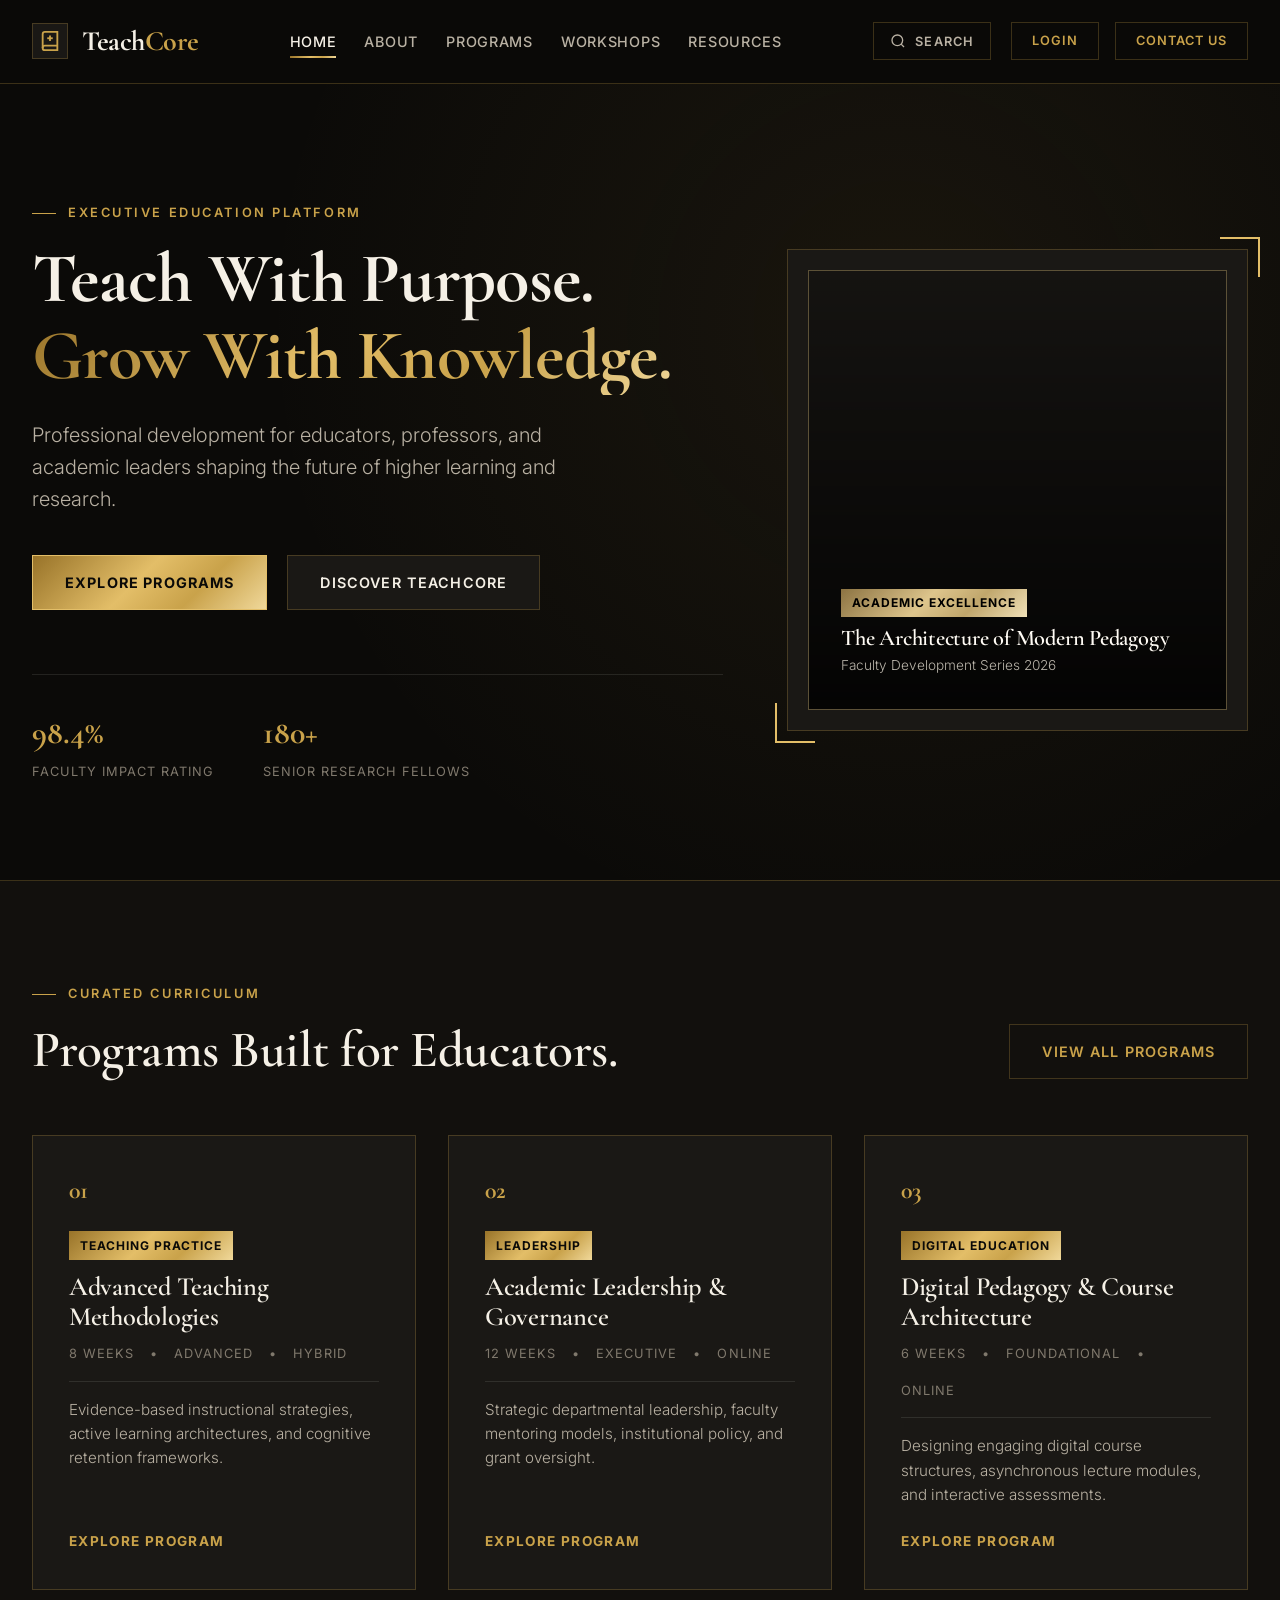
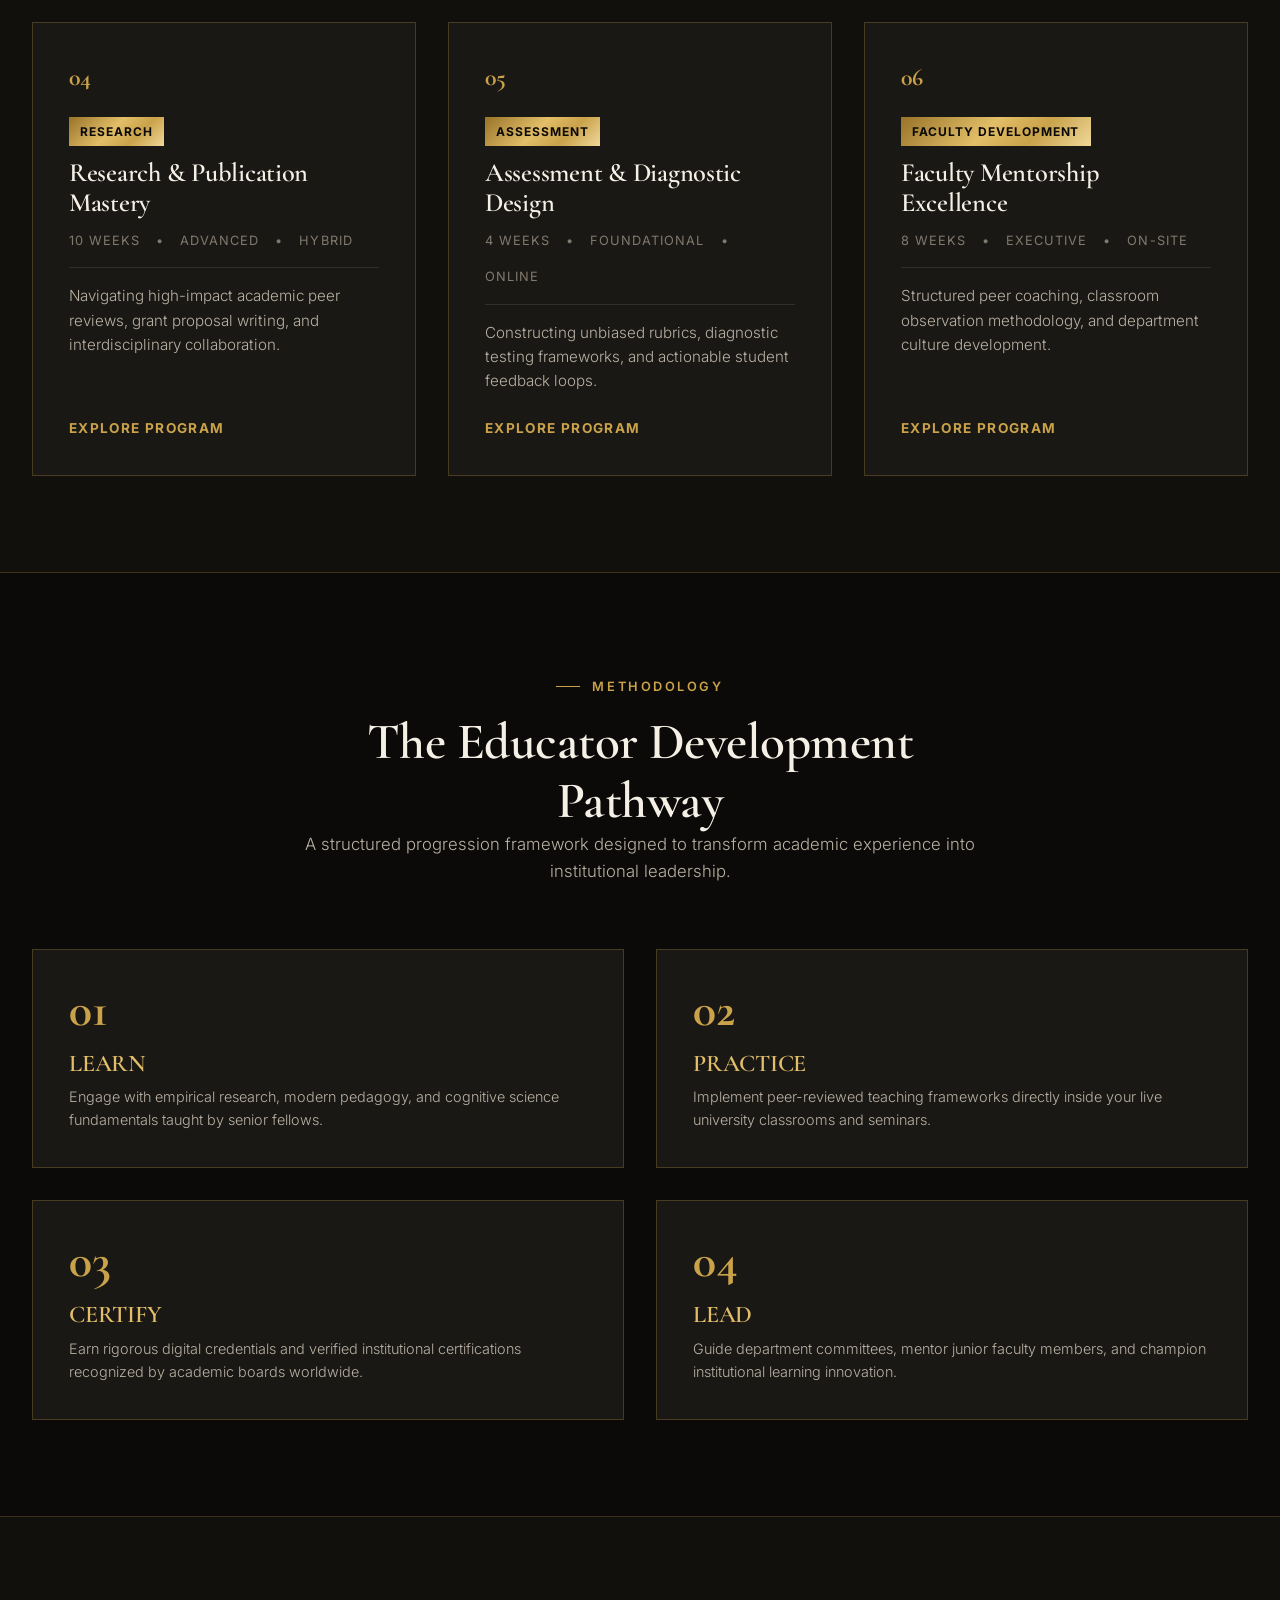
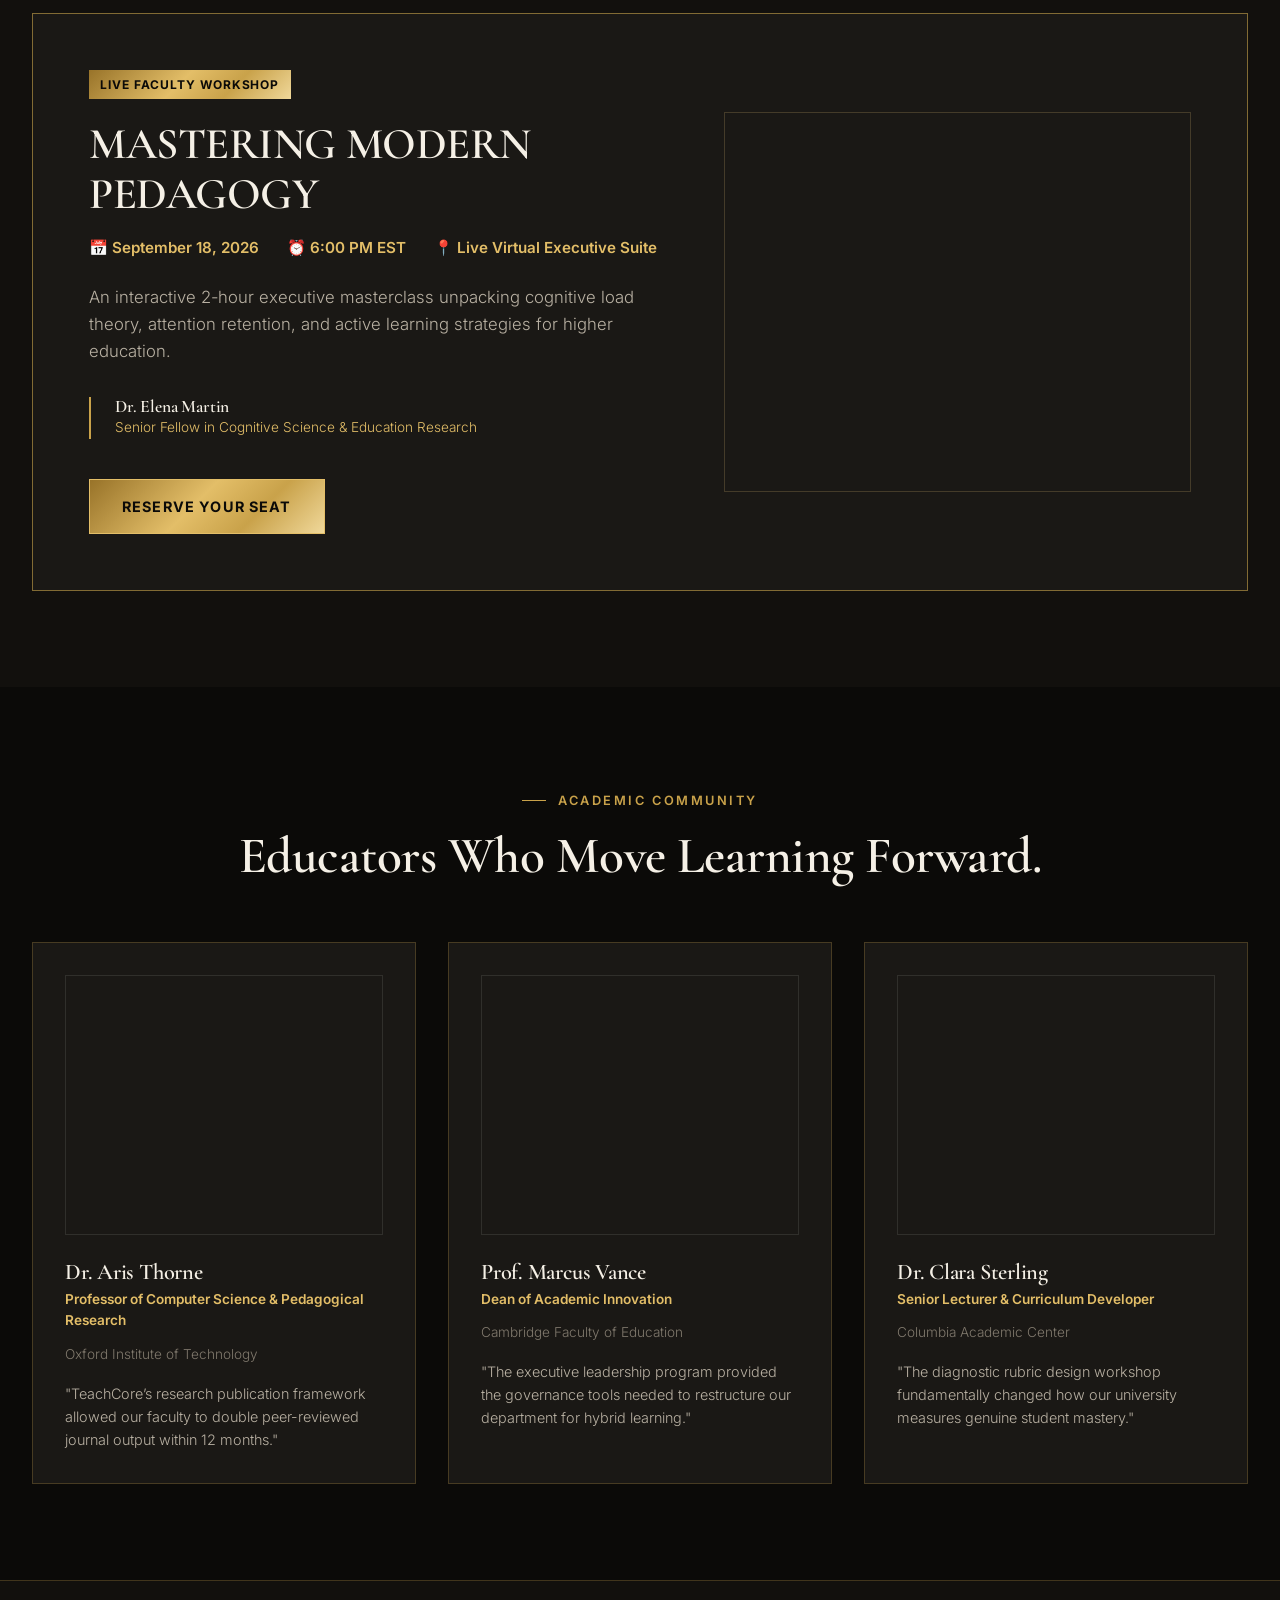
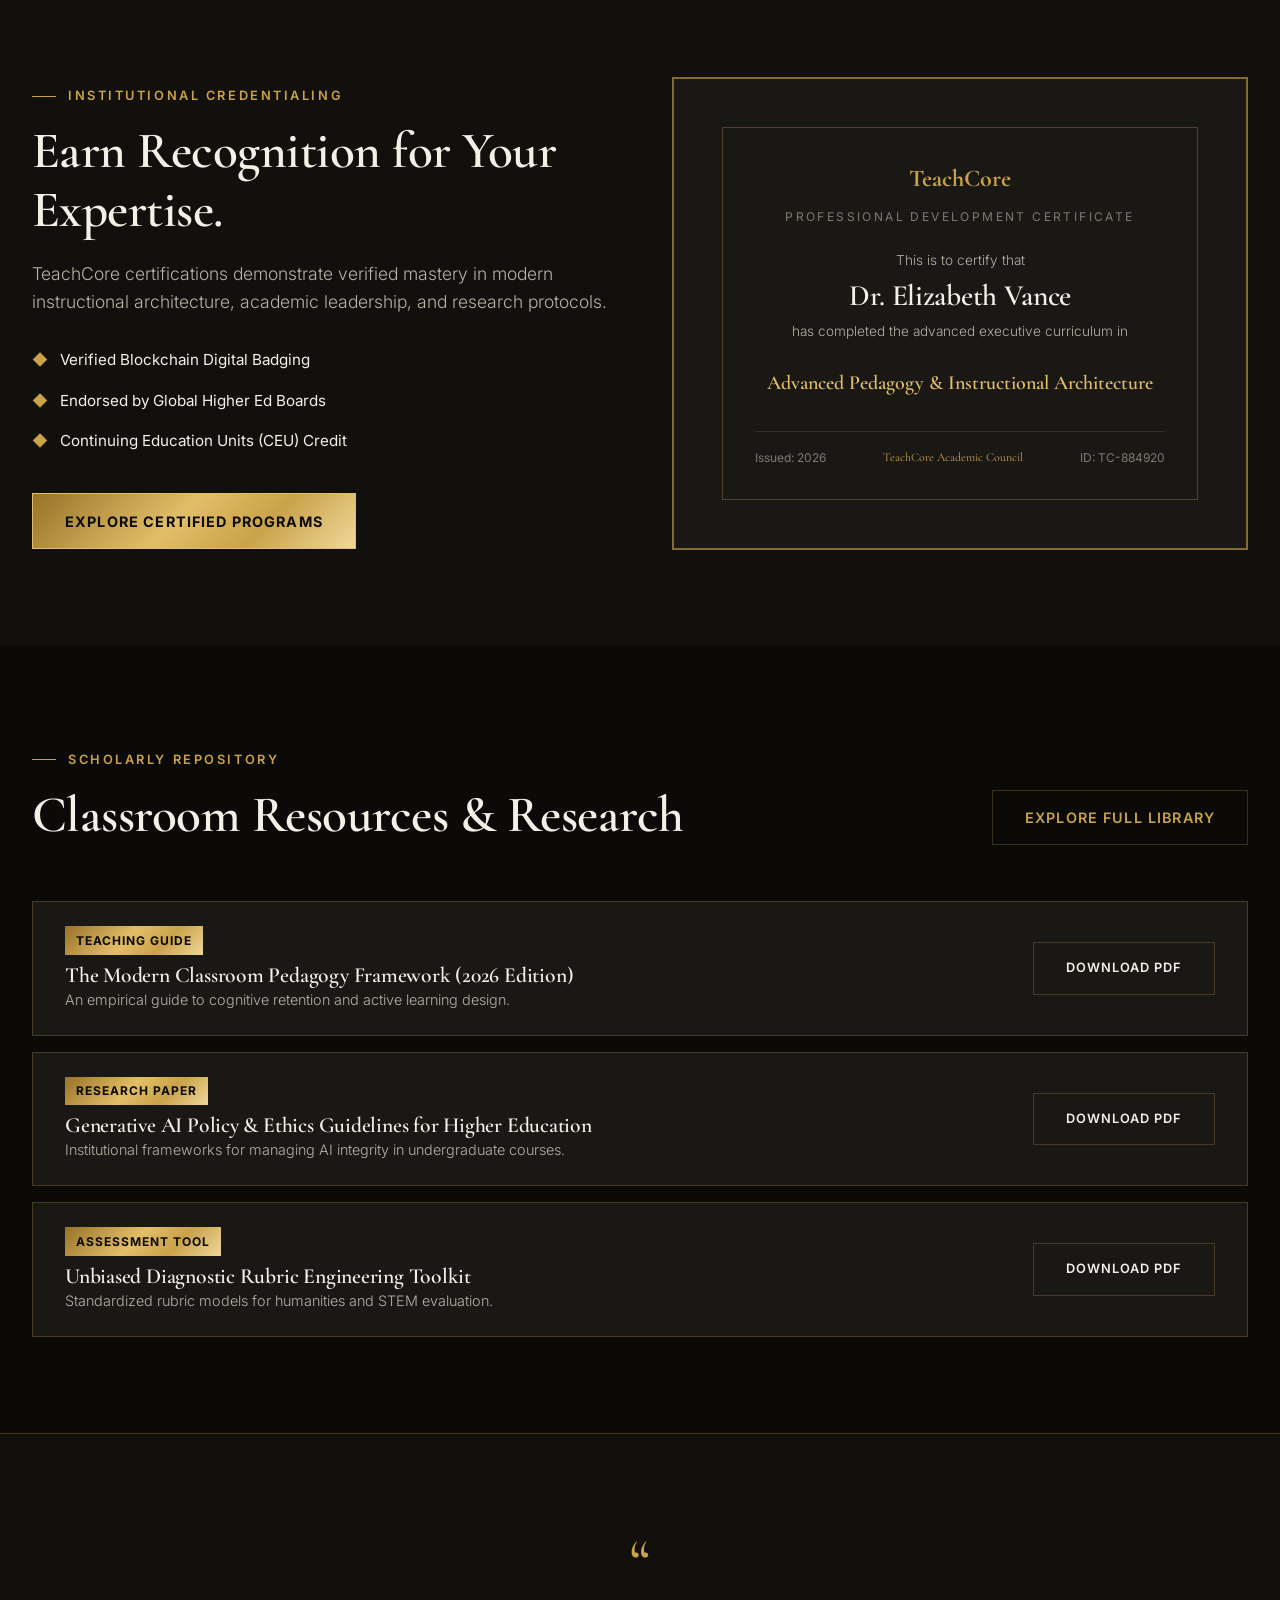
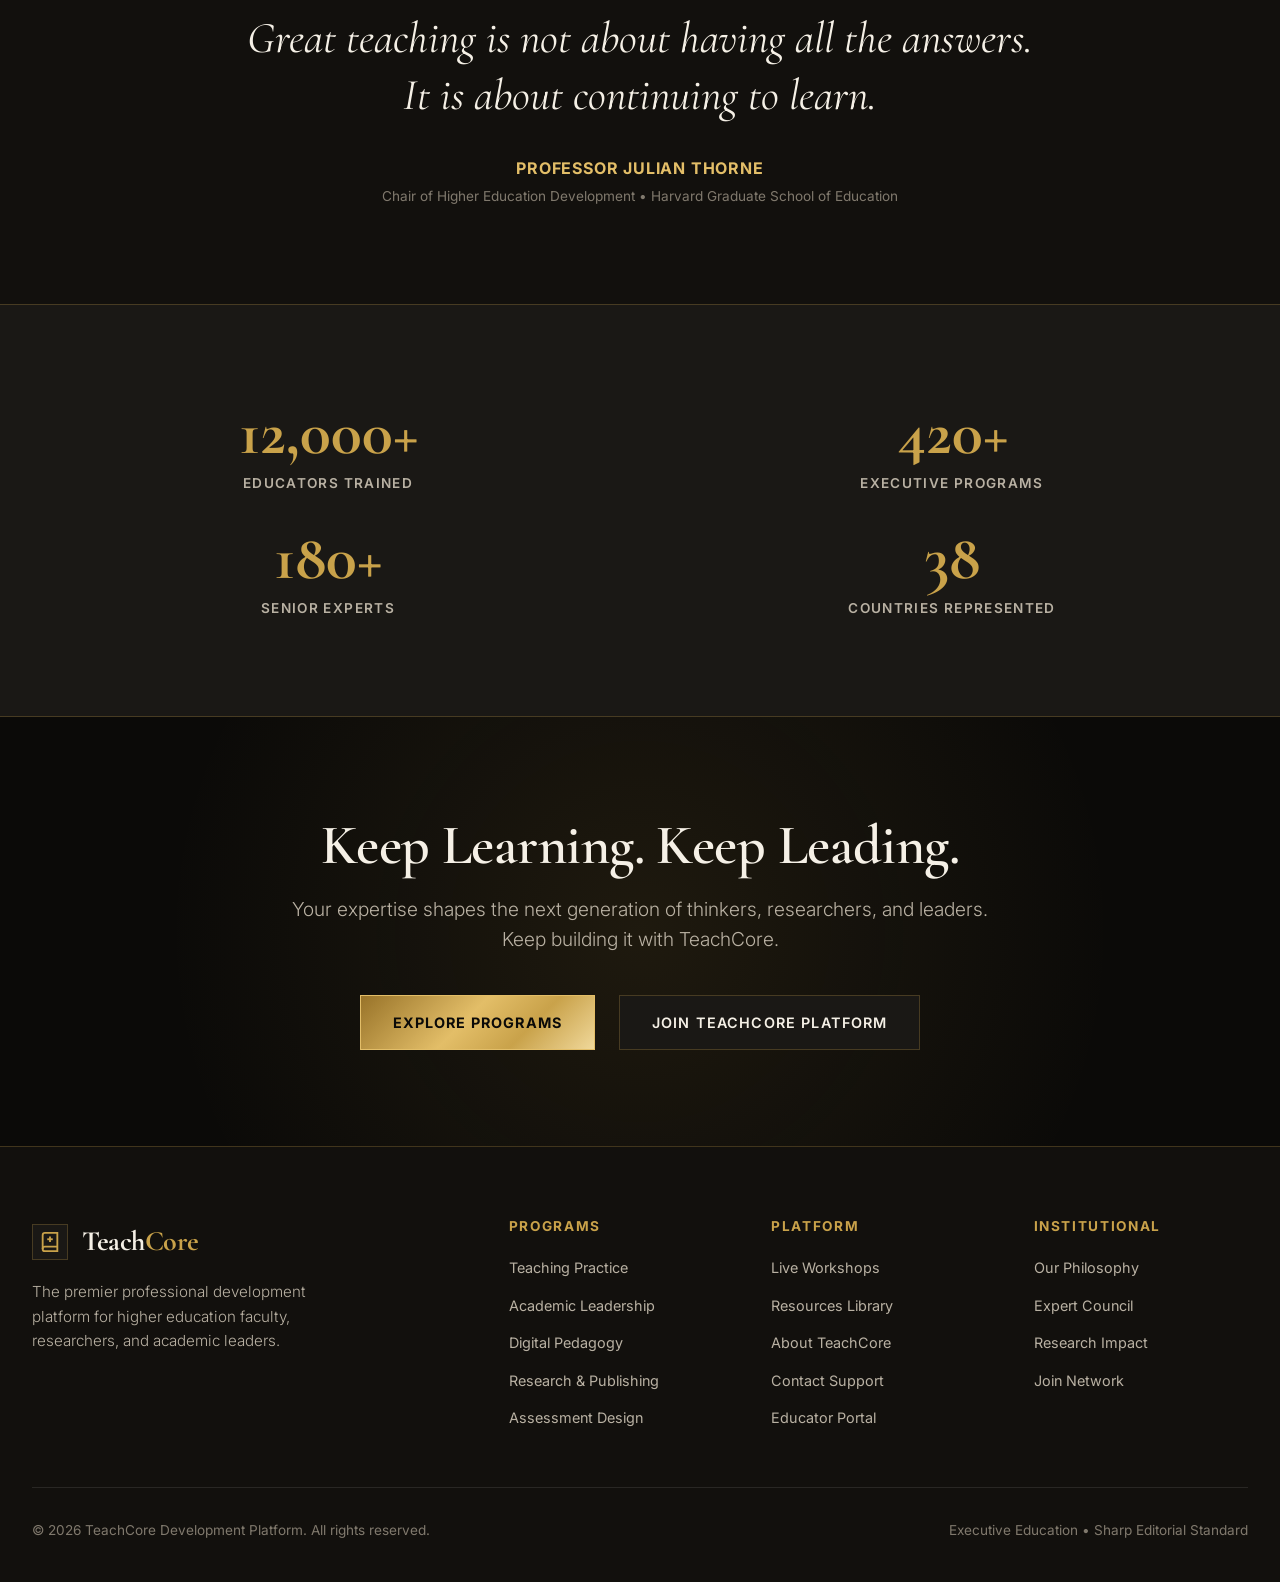
==== commit d3697cf9: "intcorrections" ====
--- a/index.html
+++ b/index.html
@@ -1,13 +1,17 @@
 <!DOCTYPE html>
 <html lang="en">
+
 <head>
   <meta charset="UTF-8">
   <meta name="viewport" content="width=device-width, initial-scale=1.0">
   <title>TeachCore | Executive Professional Development for Educators</title>
-  <meta name="description" content="TeachCore is the premier professional development platform for teachers, professors, researchers, and academic leaders shaping the future of higher education.">
+  <meta name="description"
+    content="TeachCore is the premier professional development platform for teachers, professors, researchers, and academic leaders shaping the future of higher education.">
+  <link rel="icon" type="image/svg+xml" href="favicon.svg">
   <link rel="stylesheet" href="css/style.css">
   <link rel="stylesheet" href="css/responsive.css">
 </head>
+
 <body>
 
   <!-- SITE HEADER / NAVIGATION -->
@@ -15,30 +19,37 @@
     <div class="container nav-container">
       <a href="index.html" class="brand-logo" aria-label="TeachCore Home">
         <div class="logo-mark">
-          <svg viewBox="0 0 24 24"><path d="M4 19.5A2.5 2.5 0 0 1 6.5 17H20"></path><path d="M6.5 2H20v20H6.5A2.5 2.5 0 0 1 4 19.5v-15A2.5 2.5 0 0 1 6.5 2z"></path><path d="M12 6v6"></path><path d="M9 9h6"></path></svg>
+          <svg viewBox="0 0 24 24">
+            <path d="M4 19.5A2.5 2.5 0 0 1 6.5 17H20"></path>
+            <path d="M6.5 2H20v20H6.5A2.5 2.5 0 0 1 4 19.5v-15A2.5 2.5 0 0 1 6.5 2z"></path>
+            <path d="M12 6v6"></path>
+            <path d="M9 9h6"></path>
+          </svg>
         </div>
         <span class="brand-text">Teach<span class="core">Core</span></span>
       </a>
 
       <nav class="desktop-nav" aria-label="Main Navigation">
         <ul class="nav-menu">
+          <li><a href="index.html" class="nav-link active">Home</a></li>
+          <li><a href="about.html" class="nav-link">About</a></li>
           <li><a href="programs.html" class="nav-link">Programs</a></li>
           <li><a href="workshops.html" class="nav-link">Workshops</a></li>
           <li><a href="resources.html" class="nav-link">Resources</a></li>
-          <li><a href="programs.html#mentorship" class="nav-link">Mentorship</a></li>
-          <li><a href="about.html" class="nav-link">About</a></li>
         </ul>
       </nav>
 
       <div class="nav-actions">
         <button class="search-trigger" aria-label="Search site">
-          <svg width="16" height="16" viewBox="0 0 24 24" fill="none" stroke="currentColor" stroke-width="2"><circle cx="11" cy="11" r="8"></circle><line x1="21" y1="21" x2="16.65" y2="16.65"></line></svg>
+          <svg width="16" height="16" viewBox="0 0 24 24" fill="none" stroke="currentColor" stroke-width="2">
+            <circle cx="11" cy="11" r="8"></circle>
+            <line x1="21" y1="21" x2="16.65" y2="16.65"></line>
+          </svg>
           <span>Search</span>
-          <span class="search-shortcut">⌘K</span>
         </button>
         <div class="auth-state-container">
-          <a href="login.html" class="nav-auth-link">Login</a>
-          <a href="programs.html" class="btn btn-primary" style="padding: 0.55rem 1.25rem; font-size: 0.8rem;">Explore Programs</a>
+          <a href="login.html" class="btn btn-outline nav-auth-link" style="height: 38px; padding: 0 1.25rem; font-size: 0.8rem;">Login</a>
+          <a href="contact.html" class="nav-contact-btn">Contact Us</a>
         </div>
         <button class="hamburger-btn" aria-label="Toggle navigation menu" aria-expanded="false">
           <span class="hamburger-line line-1"></span>
@@ -52,63 +63,83 @@
   <!-- MOBILE NAVIGATION DRAWER -->
   <div class="mobile-nav-overlay" aria-hidden="true">
     <ul class="mobile-nav-links">
-      <li><a href="index.html" class="mobile-nav-link">Home</a></li>
+      <li><a href="index.html" class="mobile-nav-link active">Home</a></li>
+      <li><a href="about.html" class="mobile-nav-link">About</a></li>
       <li><a href="programs.html" class="mobile-nav-link">Programs</a></li>
-      <li><a href="workshops.html" class="mobile-nav-link">Workshops & Events</a></li>
-      <li><a href="resources.html" class="mobile-nav-link">Resources Library</a></li>
-      <li><a href="about.html" class="mobile-nav-link">About TeachCore</a></li>
+      <li><a href="workshops.html" class="mobile-nav-link">Workshops</a></li>
+      <li><a href="resources.html" class="mobile-nav-link">Resources</a></li>
     </ul>
     <div class="mobile-nav-actions">
       <a href="login.html" class="btn btn-secondary" style="width: 100%;">Educator Login</a>
-      <a href="signup.html" class="btn btn-primary" style="width: 100%;">Create Account</a>
+      <a href="contact.html" class="nav-contact-btn" style="width: 100%;">Contact Us</a>
     </div>
   </div>
 
   <main>
     <!-- SECTION 1: CINEMATIC HERO -->
-    <section class="hero-section" style="background: radial-gradient(circle at 70% 30%, rgba(201, 162, 74, 0.08) 0%, transparent 60%), var(--bg-black); padding: 7rem 0 6rem 0; border-bottom: 1px solid var(--border-gold); position: relative; overflow: hidden;">
-      <div class="container hero-grid" style="display: grid; grid-template-columns: 1.2fr 0.8fr; gap: 4rem; align-items: center;">
+    <section class="hero-section"
+      style="background: radial-gradient(circle at 70% 30%, rgba(201, 162, 74, 0.08) 0%, transparent 60%), var(--bg-black); padding: 7rem 0 6rem 0; border-bottom: 1px solid var(--border-gold); position: relative; overflow: hidden;">
+      <div class="container hero-grid"
+        style="display: grid; grid-template-columns: 1.2fr 0.8fr; gap: 4rem; align-items: center;">
         <div>
           <span class="section-tag">Executive Education Platform</span>
           <h1 style="margin-bottom: 1.5rem; line-height: 1.1;">
             Teach With Purpose.<br>
             <span class="text-gold-gradient">Grow With Knowledge.</span>
           </h1>
-          <p style="font-size: 1.25rem; max-width: 600px; margin-bottom: 2.5rem; color: var(--text-secondary); font-weight: 300;">
-            Professional development for educators, professors, and academic leaders shaping the future of higher learning and research.
+          <p
+            style="font-size: 1.25rem; max-width: 600px; margin-bottom: 2.5rem; color: var(--text-secondary); font-weight: 300;">
+            Professional development for educators, professors, and academic leaders shaping the future of higher
+            learning and research.
           </p>
           <div style="display: flex; gap: 1.25rem; flex-wrap: wrap;">
-            <a href="programs.html" class="btn btn-primary">Explore Programs &rarr;</a>
+            <a href="programs.html" class="btn btn-primary">Explore Programs</a>
             <a href="about.html" class="btn btn-secondary">Discover TeachCore</a>
           </div>
-          
-          <div style="margin-top: 4rem; padding-top: 2rem; border-top: 1px solid var(--border-subtle); display: flex; gap: 3rem;">
-            <div>
-              <span style="display: block; font-family: var(--font-serif); font-size: 2rem; font-weight: 700; color: var(--gold);">98.4%</span>
-              <span style="font-size: 0.8rem; color: var(--text-muted); text-transform: uppercase; letter-spacing: 0.08em;">Faculty Impact Rating</span>
-            </div>
-            <div>
-              <span style="display: block; font-family: var(--font-serif); font-size: 2rem; font-weight: 700; color: var(--gold);">180+</span>
-              <span style="font-size: 0.8rem; color: var(--text-muted); text-transform: uppercase; letter-spacing: 0.08em;">Senior Research Fellows</span>
+
+          <div
+            style="margin-top: 4rem; padding-top: 2rem; border-top: 1px solid var(--border-subtle); display: flex; gap: 3rem;">
+            <div>
+              <span
+                style="display: block; font-family: var(--font-serif); font-size: 2rem; font-weight: 700; color: var(--gold);">98.4%</span>
+              <span
+                style="font-size: 0.8rem; color: var(--text-muted); text-transform: uppercase; letter-spacing: 0.08em;">Faculty
+                Impact Rating</span>
+            </div>
+            <div>
+              <span
+                style="display: block; font-family: var(--font-serif); font-size: 2rem; font-weight: 700; color: var(--gold);">180+</span>
+              <span
+                style="font-size: 0.8rem; color: var(--text-muted); text-transform: uppercase; letter-spacing: 0.08em;">Senior
+                Research Fellows</span>
             </div>
           </div>
         </div>
 
         <!-- HERO VISUAL: EDITORIAL ACADEMIC IMAGE WITH GOLD OVERLAY -->
         <div style="position: relative;">
-          <div style="border: 1px solid var(--border-gold); padding: 1.25rem; background: var(--bg-graphite); position: relative;">
-            <div style="width: 100%; height: 440px; background: url('https://images.unsplash.com/photo-1524178232363-1fb2b075b655?auto=format&fit=crop&w=1000&q=80') center/cover no-repeat; filter: grayscale(40%) contrast(110%); border: 1px solid rgba(201, 162, 74, 0.4); position: relative;">
-              <div style="position: absolute; inset: 0; background: linear-gradient(180deg, rgba(11, 10, 8, 0.2) 0%, rgba(11, 10, 8, 0.85) 100%);"></div>
+          <div
+            style="border: 1px solid var(--border-gold); padding: 1.25rem; background: var(--bg-graphite); position: relative;">
+            <div
+              style="width: 100%; height: 440px; background: url('https://images.unsplash.com/photo-1524178232363-1fb2b075b655?auto=format&fit=crop&w=1000&q=80') center/cover no-repeat; filter: grayscale(40%) contrast(110%); border: 1px solid rgba(201, 162, 74, 0.4); position: relative;">
+              <div
+                style="position: absolute; inset: 0; background: linear-gradient(180deg, rgba(11, 10, 8, 0.2) 0%, rgba(11, 10, 8, 0.85) 100%);">
+              </div>
               <div style="position: absolute; bottom: 2rem; left: 2rem; right: 2rem;">
                 <span class="badge badge-gold" style="margin-bottom: 0.5rem;">Academic Excellence</span>
-                <h4 style="font-size: 1.4rem; color: var(--text-primary); margin-bottom: 0.25rem;">The Architecture of Modern Pedagogy</h4>
+                <h4 style="font-size: 1.4rem; color: var(--text-primary); margin-bottom: 0.25rem;">The Architecture of
+                  Modern Pedagogy</h4>
                 <p style="font-size: 0.85rem; color: var(--text-secondary);">Faculty Development Series 2026</p>
               </div>
             </div>
           </div>
           <!-- Decorative Gold Corner Element -->
-          <div style="position: absolute; top: -12px; right: -12px; width: 40px; height: 40px; border-top: 2px solid var(--gold-bright); border-right: 2px solid var(--gold-bright); pointer-events: none;"></div>
-          <div style="position: absolute; bottom: -12px; left: -12px; width: 40px; height: 40px; border-bottom: 2px solid var(--gold-bright); border-left: 2px solid var(--gold-bright); pointer-events: none;"></div>
+          <div
+            style="position: absolute; top: -12px; right: -12px; width: 40px; height: 40px; border-top: 2px solid var(--gold-bright); border-right: 2px solid var(--gold-bright); pointer-events: none;">
+          </div>
+          <div
+            style="position: absolute; bottom: -12px; left: -12px; width: 40px; height: 40px; border-bottom: 2px solid var(--gold-bright); border-left: 2px solid var(--gold-bright); pointer-events: none;">
+          </div>
         </div>
       </div>
     </section>
@@ -116,12 +147,13 @@
     <!-- SECTION 2: FEATURED PROGRAMS -->
     <section class="section-padding" style="background: var(--bg-black-soft);">
       <div class="container">
-        <div style="display: flex; justify-content: space-between; align-items: flex-end; margin-bottom: 3.5rem; flex-wrap: wrap; gap: 1.5rem;">
+        <div
+          style="display: flex; justify-content: space-between; align-items: flex-end; margin-bottom: 3.5rem; flex-wrap: wrap; gap: 1.5rem;">
           <div>
             <span class="section-tag">Curated Curriculum</span>
             <h2>Programs Built for Educators.</h2>
           </div>
-          <a href="programs.html" class="btn btn-outline">View All Programs &rarr;</a>
+          <a href="programs.html" class="btn btn-outline">View All Programs</a>
         </div>
 
         <div class="grid grid-3">
@@ -134,9 +166,10 @@
               <div class="card-meta">
                 <span>8 Weeks</span> &bull; <span>Advanced</span> &bull; <span>Hybrid</span>
               </div>
-              <p class="card-desc">Evidence-based instructional strategies, active learning architectures, and cognitive retention frameworks.</p>
-            </div>
-            <a href="programs.html" class="card-footer-link">Explore Program <span>&rarr;</span></a>
+              <p class="card-desc">Evidence-based instructional strategies, active learning architectures, and cognitive
+                retention frameworks.</p>
+            </div>
+            <a href="programs.html" class="card-footer-link">Explore Program </a>
           </div>
 
           <!-- Card 2 -->
@@ -148,9 +181,10 @@
               <div class="card-meta">
                 <span>12 Weeks</span> &bull; <span>Executive</span> &bull; <span>Online</span>
               </div>
-              <p class="card-desc">Strategic departmental leadership, faculty mentoring models, institutional policy, and grant oversight.</p>
-            </div>
-            <a href="programs.html" class="card-footer-link">Explore Program <span>&rarr;</span></a>
+              <p class="card-desc">Strategic departmental leadership, faculty mentoring models, institutional policy,
+                and grant oversight.</p>
+            </div>
+            <a href="programs.html" class="card-footer-link">Explore Program </a>
           </div>
 
           <!-- Card 3 -->
@@ -162,9 +196,10 @@
               <div class="card-meta">
                 <span>6 Weeks</span> &bull; <span>Foundational</span> &bull; <span>Online</span>
               </div>
-              <p class="card-desc">Designing engaging digital course structures, asynchronous lecture modules, and interactive assessments.</p>
-            </div>
-            <a href="programs.html" class="card-footer-link">Explore Program <span>&rarr;</span></a>
+              <p class="card-desc">Designing engaging digital course structures, asynchronous lecture modules, and
+                interactive assessments.</p>
+            </div>
+            <a href="programs.html" class="card-footer-link">Explore Program </a>
           </div>
 
           <!-- Card 4 -->
@@ -176,9 +211,10 @@
               <div class="card-meta">
                 <span>10 Weeks</span> &bull; <span>Advanced</span> &bull; <span>Hybrid</span>
               </div>
-              <p class="card-desc">Navigating high-impact academic peer reviews, grant proposal writing, and interdisciplinary collaboration.</p>
-            </div>
-            <a href="programs.html" class="card-footer-link">Explore Program <span>&rarr;</span></a>
+              <p class="card-desc">Navigating high-impact academic peer reviews, grant proposal writing, and
+                interdisciplinary collaboration.</p>
+            </div>
+            <a href="programs.html" class="card-footer-link">Explore Program </a>
           </div>
 
           <!-- Card 5 -->
@@ -190,9 +226,10 @@
               <div class="card-meta">
                 <span>4 Weeks</span> &bull; <span>Foundational</span> &bull; <span>Online</span>
               </div>
-              <p class="card-desc">Constructing unbiased rubrics, diagnostic testing frameworks, and actionable student feedback loops.</p>
-            </div>
-            <a href="programs.html" class="card-footer-link">Explore Program <span>&rarr;</span></a>
+              <p class="card-desc">Constructing unbiased rubrics, diagnostic testing frameworks, and actionable student
+                feedback loops.</p>
+            </div>
+            <a href="programs.html" class="card-footer-link">Explore Program </a>
           </div>
 
           <!-- Card 6 -->
@@ -204,46 +241,65 @@
               <div class="card-meta">
                 <span>8 Weeks</span> &bull; <span>Executive</span> &bull; <span>On-Site</span>
               </div>
-              <p class="card-desc">Structured peer coaching, classroom observation methodology, and department culture development.</p>
-            </div>
-            <a href="programs.html" class="card-footer-link">Explore Program <span>&rarr;</span></a>
+              <p class="card-desc">Structured peer coaching, classroom observation methodology, and department culture
+                development.</p>
+            </div>
+            <a href="programs.html" class="card-footer-link">Explore Program </a>
           </div>
         </div>
       </div>
     </section>
 
     <!-- SECTION 3: PROFESSIONAL GROWTH TIMELINE -->
-    <section class="section-padding" style="background: var(--bg-black); border-top: 1px solid var(--border-gold); border-bottom: 1px solid var(--border-gold);">
+    <section class="section-padding"
+      style="background: var(--bg-black); border-top: 1px solid var(--border-gold); border-bottom: 1px solid var(--border-gold);">
       <div class="container">
         <div style="text-align: center; max-width: 700px; margin: 0 auto 4rem auto;">
           <span class="section-tag" style="justify-content: center;">Methodology</span>
           <h2>The Educator Development Pathway</h2>
-          <p>A structured progression framework designed to transform academic experience into institutional leadership.</p>
+          <p>A structured progression framework designed to transform academic experience into institutional leadership.
+          </p>
         </div>
 
         <div class="grid grid-4" style="position: relative;">
-          <div class="timeline-step" style="background: var(--bg-graphite); border: 1px solid var(--border-gold); padding: 2.25rem; position: relative;">
-            <div style="font-family: var(--font-serif); font-size: 3rem; font-weight: 700; color: var(--gold); line-height: 1; margin-bottom: 1rem;">01</div>
+          <div class="timeline-step"
+            style="background: var(--bg-graphite); border: 1px solid var(--border-gold); padding: 2.25rem; position: relative;">
+            <div
+              style="font-family: var(--font-serif); font-size: 3rem; font-weight: 700; color: var(--gold); line-height: 1; margin-bottom: 1rem;">
+              01</div>
             <h3 style="font-size: 1.5rem; margin-bottom: 0.5rem; color: var(--gold-bright);">LEARN</h3>
-            <p style="font-size: 0.9rem; color: var(--text-secondary);">Engage with empirical research, modern pedagogy, and cognitive science fundamentals taught by senior fellows.</p>
-          </div>
-
-          <div class="timeline-step" style="background: var(--bg-graphite); border: 1px solid var(--border-gold); padding: 2.25rem; position: relative;">
-            <div style="font-family: var(--font-serif); font-size: 3rem; font-weight: 700; color: var(--gold); line-height: 1; margin-bottom: 1rem;">02</div>
+            <p style="font-size: 0.9rem; color: var(--text-secondary);">Engage with empirical research, modern pedagogy,
+              and cognitive science fundamentals taught by senior fellows.</p>
+          </div>
+
+          <div class="timeline-step"
+            style="background: var(--bg-graphite); border: 1px solid var(--border-gold); padding: 2.25rem; position: relative;">
+            <div
+              style="font-family: var(--font-serif); font-size: 3rem; font-weight: 700; color: var(--gold); line-height: 1; margin-bottom: 1rem;">
+              02</div>
             <h3 style="font-size: 1.5rem; margin-bottom: 0.5rem; color: var(--gold-bright);">PRACTICE</h3>
-            <p style="font-size: 0.9rem; color: var(--text-secondary);">Implement peer-reviewed teaching frameworks directly inside your live university classrooms and seminars.</p>
-          </div>
-
-          <div class="timeline-step" style="background: var(--bg-graphite); border: 1px solid var(--border-gold); padding: 2.25rem; position: relative;">
-            <div style="font-family: var(--font-serif); font-size: 3rem; font-weight: 700; color: var(--gold); line-height: 1; margin-bottom: 1rem;">03</div>
+            <p style="font-size: 0.9rem; color: var(--text-secondary);">Implement peer-reviewed teaching frameworks
+              directly inside your live university classrooms and seminars.</p>
+          </div>
+
+          <div class="timeline-step"
+            style="background: var(--bg-graphite); border: 1px solid var(--border-gold); padding: 2.25rem; position: relative;">
+            <div
+              style="font-family: var(--font-serif); font-size: 3rem; font-weight: 700; color: var(--gold); line-height: 1; margin-bottom: 1rem;">
+              03</div>
             <h3 style="font-size: 1.5rem; margin-bottom: 0.5rem; color: var(--gold-bright);">CERTIFY</h3>
-            <p style="font-size: 0.9rem; color: var(--text-secondary);">Earn rigorous digital credentials and verified institutional certifications recognized by academic boards worldwide.</p>
-          </div>
-
-          <div class="timeline-step" style="background: var(--bg-graphite); border: 1px solid var(--border-gold); padding: 2.25rem; position: relative;">
-            <div style="font-family: var(--font-serif); font-size: 3rem; font-weight: 700; color: var(--gold); line-height: 1; margin-bottom: 1rem;">04</div>
+            <p style="font-size: 0.9rem; color: var(--text-secondary);">Earn rigorous digital credentials and verified
+              institutional certifications recognized by academic boards worldwide.</p>
+          </div>
+
+          <div class="timeline-step"
+            style="background: var(--bg-graphite); border: 1px solid var(--border-gold); padding: 2.25rem; position: relative;">
+            <div
+              style="font-family: var(--font-serif); font-size: 3rem; font-weight: 700; color: var(--gold); line-height: 1; margin-bottom: 1rem;">
+              04</div>
             <h3 style="font-size: 1.5rem; margin-bottom: 0.5rem; color: var(--gold-bright);">LEAD</h3>
-            <p style="font-size: 0.9rem; color: var(--text-secondary);">Guide department committees, mentor junior faculty members, and champion institutional learning innovation.</p>
+            <p style="font-size: 0.9rem; color: var(--text-secondary);">Guide department committees, mentor junior
+              faculty members, and champion institutional learning innovation.</p>
           </div>
         </div>
       </div>
@@ -252,27 +308,32 @@
     <!-- SECTION 4: FEATURED WORKSHOP -->
     <section class="section-padding" style="background: var(--bg-black-soft);">
       <div class="container">
-        <div class="asymmetric-layout" style="display: grid; grid-template-columns: 1.1fr 0.9fr; gap: 4rem; align-items: center; background: var(--bg-graphite); border: 1px solid var(--border-gold-strong); padding: 3.5rem;">
+        <div class="asymmetric-layout"
+          style="display: grid; grid-template-columns: 1.1fr 0.9fr; gap: 4rem; align-items: center; background: var(--bg-graphite); border: 1px solid var(--border-gold-strong); padding: 3.5rem;">
           <div>
             <span class="badge badge-gold" style="margin-bottom: 1.25rem;">Live Faculty Workshop</span>
             <h2 style="font-size: 2.75rem; margin-bottom: 1rem;">MASTERING MODERN PEDAGOGY</h2>
-            <div style="display: flex; gap: 1.5rem; color: var(--gold-bright); font-weight: 600; font-size: 0.95rem; margin-bottom: 1.5rem;">
+            <div class="workshop-featured-meta">
               <span>📅 September 18, 2026</span>
               <span>⏰ 6:00 PM EST</span>
               <span>📍 Live Virtual Executive Suite</span>
             </div>
             <p style="font-size: 1.05rem; margin-bottom: 2rem; color: var(--text-secondary);">
-              An interactive 2-hour executive masterclass unpacking cognitive load theory, attention retention, and active learning strategies for higher education.
+              An interactive 2-hour executive masterclass unpacking cognitive load theory, attention retention, and
+              active learning strategies for higher education.
             </p>
             <div style="padding-left: 1.5rem; border-left: 2px solid var(--gold); margin-bottom: 2.5rem;">
               <h4 style="font-size: 1.1rem; color: var(--text-primary);">Dr. Elena Martin</h4>
-              <p style="font-size: 0.85rem; color: var(--gold-bright);">Senior Fellow in Cognitive Science & Education Research</p>
-            </div>
-            <a href="workshops.html" class="btn btn-primary">Reserve Your Seat &rarr;</a>
+              <p style="font-size: 0.85rem; color: var(--gold-bright);">Senior Fellow in Cognitive Science & Education
+                Research</p>
+            </div>
+            <a href="workshops.html" class="btn btn-primary">Reserve Your Seat</a>
           </div>
 
           <div style="position: relative;">
-            <div style="width: 100%; height: 380px; background: url('https://images.unsplash.com/photo-1577896851231-70ef18881754?auto=format&fit=crop&w=800&q=80') center/cover no-repeat; border: 1px solid var(--border-gold); filter: grayscale(30%);"></div>
+            <div
+              style="width: 100%; height: 380px; background: url('https://images.unsplash.com/photo-1577896851231-70ef18881754?auto=format&fit=crop&w=800&q=80') center/cover no-repeat; border: 1px solid var(--border-gold); filter: grayscale(30%);">
+            </div>
           </div>
         </div>
       </div>
@@ -287,33 +348,50 @@
         </div>
 
         <div class="grid grid-3">
-          <div style="background: var(--bg-graphite); border: 1px solid var(--border-gold); padding: 2rem; display: flex; flex-direction: column; gap: 1.5rem;">
-            <div style="width: 100%; height: 260px; background: url('https://images.unsplash.com/photo-1534528741775-53994a69daeb?auto=format&fit=crop&w=600&q=80') center/cover no-repeat; filter: grayscale(50%); border: 1px solid var(--border-subtle);"></div>
+          <div
+            style="background: var(--bg-graphite); border: 1px solid var(--border-gold); padding: 2rem; display: flex; flex-direction: column; gap: 1.5rem;">
+            <div
+              style="width: 100%; height: 260px; background: url('https://images.unsplash.com/photo-1534528741775-53994a69daeb?auto=format&fit=crop&w=600&q=80') center/cover no-repeat; filter: grayscale(50%); border: 1px solid var(--border-subtle);">
+            </div>
             <div>
               <h3 style="font-size: 1.4rem; color: var(--text-primary); margin-bottom: 0.25rem;">Dr. Aris Thorne</h3>
-              <p style="font-size: 0.85rem; color: var(--gold-bright); font-weight: 600; margin-bottom: 0.75rem;">Professor of Computer Science & Pedagogical Research</p>
-              <p style="font-size: 0.85rem; color: var(--text-muted); margin-bottom: 1rem;">Oxford Institute of Technology</p>
-              <p style="font-size: 0.9rem; color: var(--text-secondary);">"TeachCore’s research publication framework allowed our faculty to double peer-reviewed journal output within 12 months."</p>
-            </div>
-          </div>
-
-          <div style="background: var(--bg-graphite); border: 1px solid var(--border-gold); padding: 2rem; display: flex; flex-direction: column; gap: 1.5rem;">
-            <div style="width: 100%; height: 260px; background: url('https://images.unsplash.com/photo-1507003211169-0a1dd7228f2d?auto=format&fit=crop&w=600&q=80') center/cover no-repeat; filter: grayscale(50%); border: 1px solid var(--border-subtle);"></div>
+              <p style="font-size: 0.85rem; color: var(--gold-bright); font-weight: 600; margin-bottom: 0.75rem;">
+                Professor of Computer Science & Pedagogical Research</p>
+              <p style="font-size: 0.85rem; color: var(--text-muted); margin-bottom: 1rem;">Oxford Institute of
+                Technology</p>
+              <p style="font-size: 0.9rem; color: var(--text-secondary);">"TeachCore’s research publication framework
+                allowed our faculty to double peer-reviewed journal output within 12 months."</p>
+            </div>
+          </div>
+
+          <div
+            style="background: var(--bg-graphite); border: 1px solid var(--border-gold); padding: 2rem; display: flex; flex-direction: column; gap: 1.5rem;">
+            <div
+              style="width: 100%; height: 260px; background: url('https://images.unsplash.com/photo-1507003211169-0a1dd7228f2d?auto=format&fit=crop&w=600&q=80') center/cover no-repeat; filter: grayscale(50%); border: 1px solid var(--border-subtle);">
+            </div>
             <div>
               <h3 style="font-size: 1.4rem; color: var(--text-primary); margin-bottom: 0.25rem;">Prof. Marcus Vance</h3>
-              <p style="font-size: 0.85rem; color: var(--gold-bright); font-weight: 600; margin-bottom: 0.75rem;">Dean of Academic Innovation</p>
-              <p style="font-size: 0.85rem; color: var(--text-muted); margin-bottom: 1rem;">Cambridge Faculty of Education</p>
-              <p style="font-size: 0.9rem; color: var(--text-secondary);">"The executive leadership program provided the governance tools needed to restructure our department for hybrid learning."</p>
-            </div>
-          </div>
-
-          <div style="background: var(--bg-graphite); border: 1px solid var(--border-gold); padding: 2rem; display: flex; flex-direction: column; gap: 1.5rem;">
-            <div style="width: 100%; height: 260px; background: url('https://images.unsplash.com/photo-1573496359142-b8d87734a5a2?auto=format&fit=crop&w=600&q=80') center/cover no-repeat; filter: grayscale(50%); border: 1px solid var(--border-subtle);"></div>
+              <p style="font-size: 0.85rem; color: var(--gold-bright); font-weight: 600; margin-bottom: 0.75rem;">Dean
+                of Academic Innovation</p>
+              <p style="font-size: 0.85rem; color: var(--text-muted); margin-bottom: 1rem;">Cambridge Faculty of
+                Education</p>
+              <p style="font-size: 0.9rem; color: var(--text-secondary);">"The executive leadership program provided the
+                governance tools needed to restructure our department for hybrid learning."</p>
+            </div>
+          </div>
+
+          <div
+            style="background: var(--bg-graphite); border: 1px solid var(--border-gold); padding: 2rem; display: flex; flex-direction: column; gap: 1.5rem;">
+            <div
+              style="width: 100%; height: 260px; background: url('https://images.unsplash.com/photo-1573496359142-b8d87734a5a2?auto=format&fit=crop&w=600&q=80') center/cover no-repeat; filter: grayscale(50%); border: 1px solid var(--border-subtle);">
+            </div>
             <div>
               <h3 style="font-size: 1.4rem; color: var(--text-primary); margin-bottom: 0.25rem;">Dr. Clara Sterling</h3>
-              <p style="font-size: 0.85rem; color: var(--gold-bright); font-weight: 600; margin-bottom: 0.75rem;">Senior Lecturer & Curriculum Developer</p>
+              <p style="font-size: 0.85rem; color: var(--gold-bright); font-weight: 600; margin-bottom: 0.75rem;">Senior
+                Lecturer & Curriculum Developer</p>
               <p style="font-size: 0.85rem; color: var(--text-muted); margin-bottom: 1rem;">Columbia Academic Center</p>
-              <p style="font-size: 0.9rem; color: var(--text-secondary);">"The diagnostic rubric design workshop fundamentally changed how our university measures genuine student mastery."</p>
+              <p style="font-size: 0.9rem; color: var(--text-secondary);">"The diagnostic rubric design workshop
+                fundamentally changed how our university measures genuine student mastery."</p>
             </div>
           </div>
         </div>
@@ -321,13 +399,15 @@
     </section>
 
     <!-- SECTION 6: CERTIFICATION SECTION PREVIEW -->
-    <section class="section-padding" style="background: var(--bg-black-soft); border-top: 1px solid var(--border-gold);">
+    <section class="section-padding"
+      style="background: var(--bg-black-soft); border-top: 1px solid var(--border-gold);">
       <div class="container grid grid-2" style="align-items: center; gap: 4rem;">
         <div>
           <span class="section-tag">Institutional Credentialing</span>
           <h2 style="margin-bottom: 1.25rem;">Earn Recognition for Your Expertise.</h2>
           <p style="font-size: 1.1rem; margin-bottom: 2rem;">
-            TeachCore certifications demonstrate verified mastery in modern instructional architecture, academic leadership, and research protocols.
+            TeachCore certifications demonstrate verified mastery in modern instructional architecture, academic
+            leadership, and research protocols.
           </p>
           <ul style="list-style: none; display: flex; flex-direction: column; gap: 1rem; margin-bottom: 2.5rem;">
             <li style="display: flex; align-items: center; gap: 0.75rem; font-size: 0.95rem;">
@@ -340,19 +420,29 @@
               <span style="color: var(--gold);">&#9670;</span> Continuing Education Units (CEU) Credit
             </li>
           </ul>
-          <a href="programs.html" class="btn btn-primary">Explore Certified Programs &rarr;</a>
+          <a href="programs.html" class="btn btn-primary">Explore Certified Programs</a>
         </div>
 
         <!-- CERTIFICATE PREVIEW CARD -->
-        <div class="cert-preview-card" style="background: var(--bg-graphite); border: 2px solid var(--border-gold-strong); padding: 3rem; position: relative; text-align: center;">
+        <div class="cert-preview-card"
+          style="background: var(--bg-graphite); border: 2px solid var(--border-gold-strong); padding: 3rem; position: relative; text-align: center;">
           <div style="border: 1px solid rgba(201, 162, 74, 0.3); padding: 2rem;">
-            <div style="font-family: var(--font-serif); font-size: 1.5rem; font-weight: 700; color: var(--gold); margin-bottom: 0.5rem;">TeachCore</div>
-            <div style="font-size: 0.75rem; letter-spacing: 0.2em; text-transform: uppercase; color: var(--text-muted); margin-bottom: 1.5rem;">Professional Development Certificate</div>
-            <p style="font-size: 0.85rem; color: var(--text-secondary); margin-bottom: 0.5rem;">This is to certify that</p>
+            <div
+              style="font-family: var(--font-serif); font-size: 1.5rem; font-weight: 700; color: var(--gold); margin-bottom: 0.5rem;">
+              TeachCore</div>
+            <div
+              style="font-size: 0.75rem; letter-spacing: 0.2em; text-transform: uppercase; color: var(--text-muted); margin-bottom: 1.5rem;">
+              Professional Development Certificate</div>
+            <p style="font-size: 0.85rem; color: var(--text-secondary); margin-bottom: 0.5rem;">This is to certify that
+            </p>
             <h3 style="font-size: 1.85rem; color: var(--text-primary); margin-bottom: 0.5rem;">Dr. Elizabeth Vance</h3>
-            <p style="font-size: 0.85rem; color: var(--text-secondary); margin-bottom: 1.5rem;">has completed the advanced executive curriculum in</p>
-            <div style="font-family: var(--font-serif); font-size: 1.25rem; font-weight: 600; color: var(--gold-bright); margin-bottom: 2rem;">Advanced Pedagogy & Instructional Architecture</div>
-            <div style="display: flex; justify-content: space-between; align-items: flex-end; font-size: 0.75rem; color: var(--text-muted); border-top: 1px solid var(--border-subtle); padding-top: 1rem;">
+            <p style="font-size: 0.85rem; color: var(--text-secondary); margin-bottom: 1.5rem;">has completed the
+              advanced executive curriculum in</p>
+            <div
+              style="font-family: var(--font-serif); font-size: 1.25rem; font-weight: 600; color: var(--gold-bright); margin-bottom: 2rem;">
+              Advanced Pedagogy & Instructional Architecture</div>
+            <div
+              style="display: flex; justify-content: space-between; align-items: flex-end; font-size: 0.75rem; color: var(--text-muted); border-top: 1px solid var(--border-subtle); padding-top: 1rem;">
               <span>Issued: 2026</span>
               <span style="font-family: var(--font-serif); color: var(--gold);">TeachCore Academic Council</span>
               <span>ID: TC-884920</span>
@@ -365,54 +455,68 @@
     <!-- SECTION 7: RESOURCES PREVIEW -->
     <section class="section-padding" style="background: var(--bg-black);">
       <div class="container">
-        <div style="display: flex; justify-content: space-between; align-items: flex-end; margin-bottom: 3.5rem; flex-wrap: wrap; gap: 1.5rem;">
+        <div
+          style="display: flex; justify-content: space-between; align-items: flex-end; margin-bottom: 3.5rem; flex-wrap: wrap; gap: 1.5rem;">
           <div>
             <span class="section-tag">Scholarly Repository</span>
             <h2>Classroom Resources & Research</h2>
           </div>
-          <a href="resources.html" class="btn btn-outline">Explore Full Library &rarr;</a>
+          <a href="resources.html" class="btn btn-outline">Explore Full Library</a>
         </div>
 
         <div style="display: flex; flex-direction: column; gap: 1rem;">
-          <div style="background: var(--bg-graphite); border: 1px solid var(--border-gold); padding: 1.5rem 2rem; display: flex; justify-content: space-between; align-items: center; flex-wrap: wrap; gap: 1rem;">
+          <div
+            style="background: var(--bg-graphite); border: 1px solid var(--border-gold); padding: 1.5rem 2rem; display: flex; justify-content: space-between; align-items: center; flex-wrap: wrap; gap: 1rem;">
             <div>
               <span class="badge badge-gold" style="margin-bottom: 0.5rem;">Teaching Guide</span>
-              <h4 style="font-size: 1.35rem; color: var(--text-primary);">The Modern Classroom Pedagogy Framework (2026 Edition)</h4>
-              <p style="font-size: 0.9rem; color: var(--text-secondary);">An empirical guide to cognitive retention and active learning design.</p>
-            </div>
-            <a href="resources.html" class="btn btn-secondary" style="font-size: 0.8rem;">Download PDF &rarr;</a>
-          </div>
-
-          <div style="background: var(--bg-graphite); border: 1px solid var(--border-gold); padding: 1.5rem 2rem; display: flex; justify-content: space-between; align-items: center; flex-wrap: wrap; gap: 1rem;">
+              <h4 style="font-size: 1.35rem; color: var(--text-primary);">The Modern Classroom Pedagogy Framework (2026
+                Edition)</h4>
+              <p style="font-size: 0.9rem; color: var(--text-secondary);">An empirical guide to cognitive retention and
+                active learning design.</p>
+            </div>
+            <a href="resources.html" class="btn btn-secondary" style="font-size: 0.8rem;">Download PDF</a>
+          </div>
+
+          <div
+            style="background: var(--bg-graphite); border: 1px solid var(--border-gold); padding: 1.5rem 2rem; display: flex; justify-content: space-between; align-items: center; flex-wrap: wrap; gap: 1rem;">
             <div>
               <span class="badge badge-gold" style="margin-bottom: 0.5rem;">Research Paper</span>
-              <h4 style="font-size: 1.35rem; color: var(--text-primary);">Generative AI Policy & Ethics Guidelines for Higher Education</h4>
-              <p style="font-size: 0.9rem; color: var(--text-secondary);">Institutional frameworks for managing AI integrity in undergraduate courses.</p>
-            </div>
-            <a href="resources.html" class="btn btn-secondary" style="font-size: 0.8rem;">Download PDF &rarr;</a>
-          </div>
-
-          <div style="background: var(--bg-graphite); border: 1px solid var(--border-gold); padding: 1.5rem 2rem; display: flex; justify-content: space-between; align-items: center; flex-wrap: wrap; gap: 1rem;">
+              <h4 style="font-size: 1.35rem; color: var(--text-primary);">Generative AI Policy & Ethics Guidelines for
+                Higher Education</h4>
+              <p style="font-size: 0.9rem; color: var(--text-secondary);">Institutional frameworks for managing AI
+                integrity in undergraduate courses.</p>
+            </div>
+            <a href="resources.html" class="btn btn-secondary" style="font-size: 0.8rem;">Download PDF</a>
+          </div>
+
+          <div
+            style="background: var(--bg-graphite); border: 1px solid var(--border-gold); padding: 1.5rem 2rem; display: flex; justify-content: space-between; align-items: center; flex-wrap: wrap; gap: 1rem;">
             <div>
               <span class="badge badge-gold" style="margin-bottom: 0.5rem;">Assessment Tool</span>
-              <h4 style="font-size: 1.35rem; color: var(--text-primary);">Unbiased Diagnostic Rubric Engineering Toolkit</h4>
-              <p style="font-size: 0.9rem; color: var(--text-secondary);">Standardized rubric models for humanities and STEM evaluation.</p>
-            </div>
-            <a href="resources.html" class="btn btn-secondary" style="font-size: 0.8rem;">Download PDF &rarr;</a>
+              <h4 style="font-size: 1.35rem; color: var(--text-primary);">Unbiased Diagnostic Rubric Engineering Toolkit
+              </h4>
+              <p style="font-size: 0.9rem; color: var(--text-secondary);">Standardized rubric models for humanities and
+                STEM evaluation.</p>
+            </div>
+            <a href="resources.html" class="btn btn-secondary" style="font-size: 0.8rem;">Download PDF</a>
           </div>
         </div>
       </div>
     </section>
 
     <!-- SECTION 8: LARGE EDITORIAL TESTIMONIAL -->
-    <section class="section-padding" style="background: var(--bg-black-soft); border-top: 1px solid var(--border-gold); text-align: center;">
+    <section class="section-padding"
+      style="background: var(--bg-black-soft); border-top: 1px solid var(--border-gold); text-align: center;">
       <div class="container" style="max-width: 960px;">
-        <span style="font-family: var(--font-serif); font-size: 4rem; color: var(--gold); line-height: 1; display: block; margin-bottom: 1rem;">“</span>
-        <blockquote style="font-family: var(--font-serif); font-size: clamp(1.8rem, 3.5vw, 2.75rem); font-style: italic; color: var(--text-primary); line-height: 1.3; margin-bottom: 2rem;">
+        <span
+          style="font-family: var(--font-serif); font-size: 4rem; color: var(--gold); line-height: 1; display: block; margin-bottom: 1rem;">“</span>
+        <blockquote
+          style="font-family: var(--font-serif); font-size: clamp(1.8rem, 3.5vw, 2.75rem); font-style: italic; color: var(--text-primary); line-height: 1.3; margin-bottom: 2rem;">
           Great teaching is not about having all the answers.<br>
           It is about continuing to learn.
         </blockquote>
-        <div style="font-family: var(--font-sans); font-size: 1rem; font-weight: 700; color: var(--gold-bright); letter-spacing: 0.05em; text-transform: uppercase;">
+        <div
+          style="font-family: var(--font-sans); font-size: 1rem; font-weight: 700; color: var(--gold-bright); letter-spacing: 0.05em; text-transform: uppercase;">
           Professor Julian Thorne
         </div>
         <div style="font-size: 0.85rem; color: var(--text-muted); margin-top: 0.25rem;">
@@ -422,38 +526,57 @@
     </section>
 
     <!-- SECTION 9: CREDIBILITY STATISTICS -->
-    <section class="section-padding" style="background: var(--bg-graphite); border-top: 1px solid var(--border-gold); border-bottom: 1px solid var(--border-gold);">
+    <section class="section-padding"
+      style="background: var(--bg-graphite); border-top: 1px solid var(--border-gold); border-bottom: 1px solid var(--border-gold);">
       <div class="container">
         <div class="grid grid-4" style="text-align: center;">
           <div>
-            <div class="stat-number" style="font-family: var(--font-serif); font-size: 4rem; font-weight: 700; color: var(--gold); line-height: 1; margin-bottom: 0.5rem;">12,000+</div>
-            <div style="font-size: 0.85rem; font-weight: 600; text-transform: uppercase; letter-spacing: 0.1em; color: var(--text-secondary);">Educators Trained</div>
+            <div class="stat-number"
+              style="font-family: var(--font-serif); font-size: 4rem; font-weight: 700; color: var(--gold); line-height: 1; margin-bottom: 0.5rem;">
+              12,000+</div>
+            <div
+              style="font-size: 0.85rem; font-weight: 600; text-transform: uppercase; letter-spacing: 0.1em; color: var(--text-secondary);">
+              Educators Trained</div>
           </div>
           <div>
-            <div class="stat-number" style="font-family: var(--font-serif); font-size: 4rem; font-weight: 700; color: var(--gold); line-height: 1; margin-bottom: 0.5rem;">420+</div>
-            <div style="font-size: 0.85rem; font-weight: 600; text-transform: uppercase; letter-spacing: 0.1em; color: var(--text-secondary);">Executive Programs</div>
+            <div class="stat-number"
+              style="font-family: var(--font-serif); font-size: 4rem; font-weight: 700; color: var(--gold); line-height: 1; margin-bottom: 0.5rem;">
+              420+</div>
+            <div
+              style="font-size: 0.85rem; font-weight: 600; text-transform: uppercase; letter-spacing: 0.1em; color: var(--text-secondary);">
+              Executive Programs</div>
           </div>
           <div>
-            <div class="stat-number" style="font-family: var(--font-serif); font-size: 4rem; font-weight: 700; color: var(--gold); line-height: 1; margin-bottom: 0.5rem;">180+</div>
-            <div style="font-size: 0.85rem; font-weight: 600; text-transform: uppercase; letter-spacing: 0.1em; color: var(--text-secondary);">Senior Experts</div>
+            <div class="stat-number"
+              style="font-family: var(--font-serif); font-size: 4rem; font-weight: 700; color: var(--gold); line-height: 1; margin-bottom: 0.5rem;">
+              180+</div>
+            <div
+              style="font-size: 0.85rem; font-weight: 600; text-transform: uppercase; letter-spacing: 0.1em; color: var(--text-secondary);">
+              Senior Experts</div>
           </div>
           <div>
-            <div class="stat-number" style="font-family: var(--font-serif); font-size: 4rem; font-weight: 700; color: var(--gold); line-height: 1; margin-bottom: 0.5rem;">38</div>
-            <div style="font-size: 0.85rem; font-weight: 600; text-transform: uppercase; letter-spacing: 0.1em; color: var(--text-secondary);">Countries Represented</div>
+            <div class="stat-number"
+              style="font-family: var(--font-serif); font-size: 4rem; font-weight: 700; color: var(--gold); line-height: 1; margin-bottom: 0.5rem;">
+              38</div>
+            <div
+              style="font-size: 0.85rem; font-weight: 600; text-transform: uppercase; letter-spacing: 0.1em; color: var(--text-secondary);">
+              Countries Represented</div>
           </div>
         </div>
       </div>
     </section>
 
     <!-- SECTION 10: FINAL CINEMATIC CTA -->
-    <section class="section-padding" style="background: radial-gradient(circle at 50% 50%, rgba(201, 162, 74, 0.1) 0%, transparent 70%), var(--bg-black); text-align: center;">
+    <section class="section-padding"
+      style="background: radial-gradient(circle at 50% 50%, rgba(201, 162, 74, 0.1) 0%, transparent 70%), var(--bg-black); text-align: center;">
       <div class="container" style="max-width: 800px;">
         <h2 style="font-size: 3.5rem; margin-bottom: 1rem;">Keep Learning. Keep Leading.</h2>
         <p style="font-size: 1.2rem; margin-bottom: 2.5rem; color: var(--text-secondary);">
-          Your expertise shapes the next generation of thinkers, researchers, and leaders. Keep building it with TeachCore.
+          Your expertise shapes the next generation of thinkers, researchers, and leaders. Keep building it with
+          TeachCore.
         </p>
         <div style="display: flex; gap: 1.5rem; justify-content: center; flex-wrap: wrap;">
-          <a href="programs.html" class="btn btn-primary">Explore Programs &rarr;</a>
+          <a href="programs.html" class="btn btn-primary">Explore Programs</a>
           <a href="signup.html" class="btn btn-secondary">Join TeachCore Platform</a>
         </div>
       </div>
@@ -467,11 +590,17 @@
         <div class="footer-brand">
           <a href="index.html" class="brand-logo">
             <div class="logo-mark">
-              <svg viewBox="0 0 24 24"><path d="M4 19.5A2.5 2.5 0 0 1 6.5 17H20"></path><path d="M6.5 2H20v20H6.5A2.5 2.5 0 0 1 4 19.5v-15A2.5 2.5 0 0 1 6.5 2z"></path><path d="M12 6v6"></path><path d="M9 9h6"></path></svg>
+              <svg viewBox="0 0 24 24">
+                <path d="M4 19.5A2.5 2.5 0 0 1 6.5 17H20"></path>
+                <path d="M6.5 2H20v20H6.5A2.5 2.5 0 0 1 4 19.5v-15A2.5 2.5 0 0 1 6.5 2z"></path>
+                <path d="M12 6v6"></path>
+                <path d="M9 9h6"></path>
+              </svg>
             </div>
             <span class="brand-text">Teach<span class="core">Core</span></span>
           </a>
-          <p>The premier professional development platform for higher education faculty, researchers, and academic leaders.</p>
+          <p>The premier professional development platform for higher education faculty, researchers, and academic
+            leaders.</p>
         </div>
 
         <div>
@@ -491,6 +620,7 @@
             <li><a href="workshops.html">Live Workshops</a></li>
             <li><a href="resources.html">Resources Library</a></li>
             <li><a href="about.html">About TeachCore</a></li>
+            <li><a href="contact.html">Contact Support</a></li>
             <li><a href="login.html">Educator Portal</a></li>
           </ul>
         </div>
@@ -517,4 +647,5 @@
   <script src="js/auth.js"></script>
   <script src="js/main.js"></script>
 </body>
-</html>
+
+</html>
--- a/css/style.css
+++ b/css/style.css
@@ -458,12 +458,19 @@
   background: transparent;
   border: 1px solid var(--border-gold);
   color: var(--text-secondary);
-  padding: 0.55rem 1rem;
-  display: flex;
-  align-items: center;
-  gap: 0.75rem;
-  font-size: 0.85rem;
+  height: 38px;
+  padding: 0 1rem;
+  display: inline-flex;
+  align-items: center;
+  justify-content: center;
+  gap: 0.6rem;
+  font-family: var(--font-sans);
+  font-size: 0.8rem;
+  font-weight: 600;
+  letter-spacing: 0.08em;
+  text-transform: uppercase;
   cursor: pointer;
+  box-sizing: border-box;
   transition: all var(--transition-fast);
 }
 
@@ -473,24 +480,92 @@
   background: var(--bg-graphite);
 }
 
-.search-shortcut {
-  font-size: 0.7rem;
-  background: var(--bg-graphite-light);
-  border: 1px solid var(--border-gold);
-  padding: 0.15rem 0.4rem;
-  color: var(--gold);
-}
-
 .nav-auth-link {
-  font-size: 0.85rem;
+  display: inline-flex;
+  align-items: center;
+  justify-content: center;
+  height: 38px;
+  padding: 0 1.25rem;
+  font-size: 0.8rem;
   font-weight: 600;
   text-transform: uppercase;
-  letter-spacing: 0.05em;
-  color: var(--text-primary);
-}
-
-.nav-auth-link:hover {
-  color: var(--gold);
+  letter-spacing: 0.08em;
+  color: var(--gold);
+  border: 1px solid var(--border-gold);
+  background: transparent;
+  box-sizing: border-box;
+  transition: all var(--transition-normal);
+  cursor: pointer;
+}
+
+.nav-actions .btn {
+  height: 38px;
+  box-sizing: border-box;
+  padding-top: 0;
+  padding-bottom: 0;
+}
+
+.nav-contact-btn {
+  display: inline-flex;
+  align-items: center;
+  justify-content: center;
+  height: 38px;
+  padding: 0 1.25rem;
+  font-family: var(--font-sans);
+  font-size: 0.8rem;
+  font-weight: 600;
+  letter-spacing: 0.08em;
+  text-transform: uppercase;
+  color: var(--gold);
+  border: 1px solid var(--border-gold);
+  background: transparent;
+  box-sizing: border-box;
+  transition: all var(--transition-normal);
+  cursor: pointer;
+  text-decoration: none;
+}
+
+.nav-contact-btn:hover {
+  background: rgba(201, 162, 74, 0.15);
+  border-color: var(--gold-bright);
+  color: var(--gold-bright);
+  transform: translateY(-2px);
+}
+
+@keyframes contactGlowPulse {
+  0% {
+    box-shadow: 0 0 10px rgba(201, 162, 74, 0.6), 0 0 2px rgba(255, 240, 194, 0.5);
+    border-color: rgba(255, 255, 255, 0.8);
+    transform: scale(1);
+  }
+  50% {
+    box-shadow: 0 0 26px rgba(201, 162, 74, 1), 0 0 16px rgba(255, 255, 255, 0.9), 0 0 35px rgba(201, 162, 74, 0.7);
+    border-color: #FFFFFF;
+    transform: scale(1.04);
+  }
+  100% {
+    box-shadow: 0 0 10px rgba(201, 162, 74, 0.6), 0 0 2px rgba(255, 240, 194, 0.5);
+    border-color: rgba(255, 255, 255, 0.8);
+    transform: scale(1);
+  }
+}
+
+/* ACTIVE Contact Us Button (ON CONTACT PAGE ONLY) */
+.auth-state-container a[href="contact.html"].active,
+.mobile-nav-actions a[href="contact.html"].active,
+.nav-contact-btn.active {
+  background: linear-gradient(135deg, #FFF0C2 0%, #E3BE68 50%, #C9A24A 100%) !important;
+  color: #0A0B0D !important;
+  border-color: #FFFFFF !important;
+  font-weight: 800 !important;
+  letter-spacing: 0.09em !important;
+  position: relative !important;
+  animation: contactGlowPulse 1.8s infinite ease-in-out !important;
+  text-decoration: none !important;
+}
+
+.auth-state-container a[href="contact.html"].active::after {
+  display: none !important;
 }
 
 .user-badge {
@@ -860,4 +935,51 @@
   justify-content: space-between;
   font-size: 0.85rem;
   color: var(--text-muted);
+}
+
+/* ==========================================================================
+   WORKSHOP RESPONSIVE LAYOUT CLASSES
+   ========================================================================== */
+.workshop-featured-meta {
+  display: flex;
+  flex-wrap: wrap;
+  gap: 1rem 1.75rem;
+  color: var(--gold-bright);
+  font-weight: 600;
+  font-size: 0.95rem;
+  margin-bottom: 1.5rem;
+  align-items: center;
+}
+
+.workshop-featured-meta span {
+  display: inline-flex;
+  align-items: center;
+  gap: 0.4rem;
+  white-space: nowrap;
+}
+
+.workshop-card {
+  display: grid;
+  grid-template-columns: 2fr 1.1fr;
+  gap: 2rem;
+  align-items: center;
+}
+
+.workshop-card-header {
+  display: flex;
+  flex-wrap: wrap;
+  gap: 0.75rem 1.25rem;
+  align-items: center;
+  margin-bottom: 1rem;
+}
+
+.workshop-card-action {
+  border-left: 1px solid var(--border-gold);
+  padding-left: 2rem;
+  display: flex;
+  flex-direction: column;
+  align-items: flex-start;
+  justify-content: center;
+  gap: 1rem;
+  height: 100%;
 }
--- a/css/responsive.css
+++ b/css/responsive.css
@@ -25,8 +25,8 @@
   .site-header {
     height: 76px;
   }
-  .nav-menu, .nav-actions .search-trigger, .nav-actions .btn-outline {
-    display: none;
+  .nav-menu, .nav-actions .search-trigger, .nav-actions .auth-state-container {
+    display: none !important;
   }
   .hamburger-btn {
     display: flex;
@@ -94,6 +94,32 @@
   .cert-preview-card {
     padding: 1.5rem !important;
   }
+  .asymmetric-layout {
+    padding: 2rem 1.25rem !important;
+    gap: 2rem !important;
+  }
+  .workshop-featured-meta {
+    flex-direction: column;
+    align-items: flex-start;
+    gap: 0.65rem;
+    font-size: 0.9rem;
+  }
+  .workshop-card {
+    grid-template-columns: 1fr !important;
+    gap: 1.5rem;
+  }
+  .workshop-card-header {
+    flex-direction: column;
+    align-items: flex-start;
+    gap: 0.5rem;
+  }
+  .workshop-card-action {
+    border-left: none !important;
+    border-top: 1px solid var(--border-gold);
+    padding-left: 0 !important;
+    padding-top: 1.25rem;
+    width: 100%;
+  }
 }
 
 /* Small Mobile Screens (320px - 390px) */
@@ -109,4 +135,7 @@
     padding: 0.85rem 1.25rem;
     font-size: 0.8rem;
   }
+  .workshop-featured-meta {
+    font-size: 0.85rem;
+  }
 }
